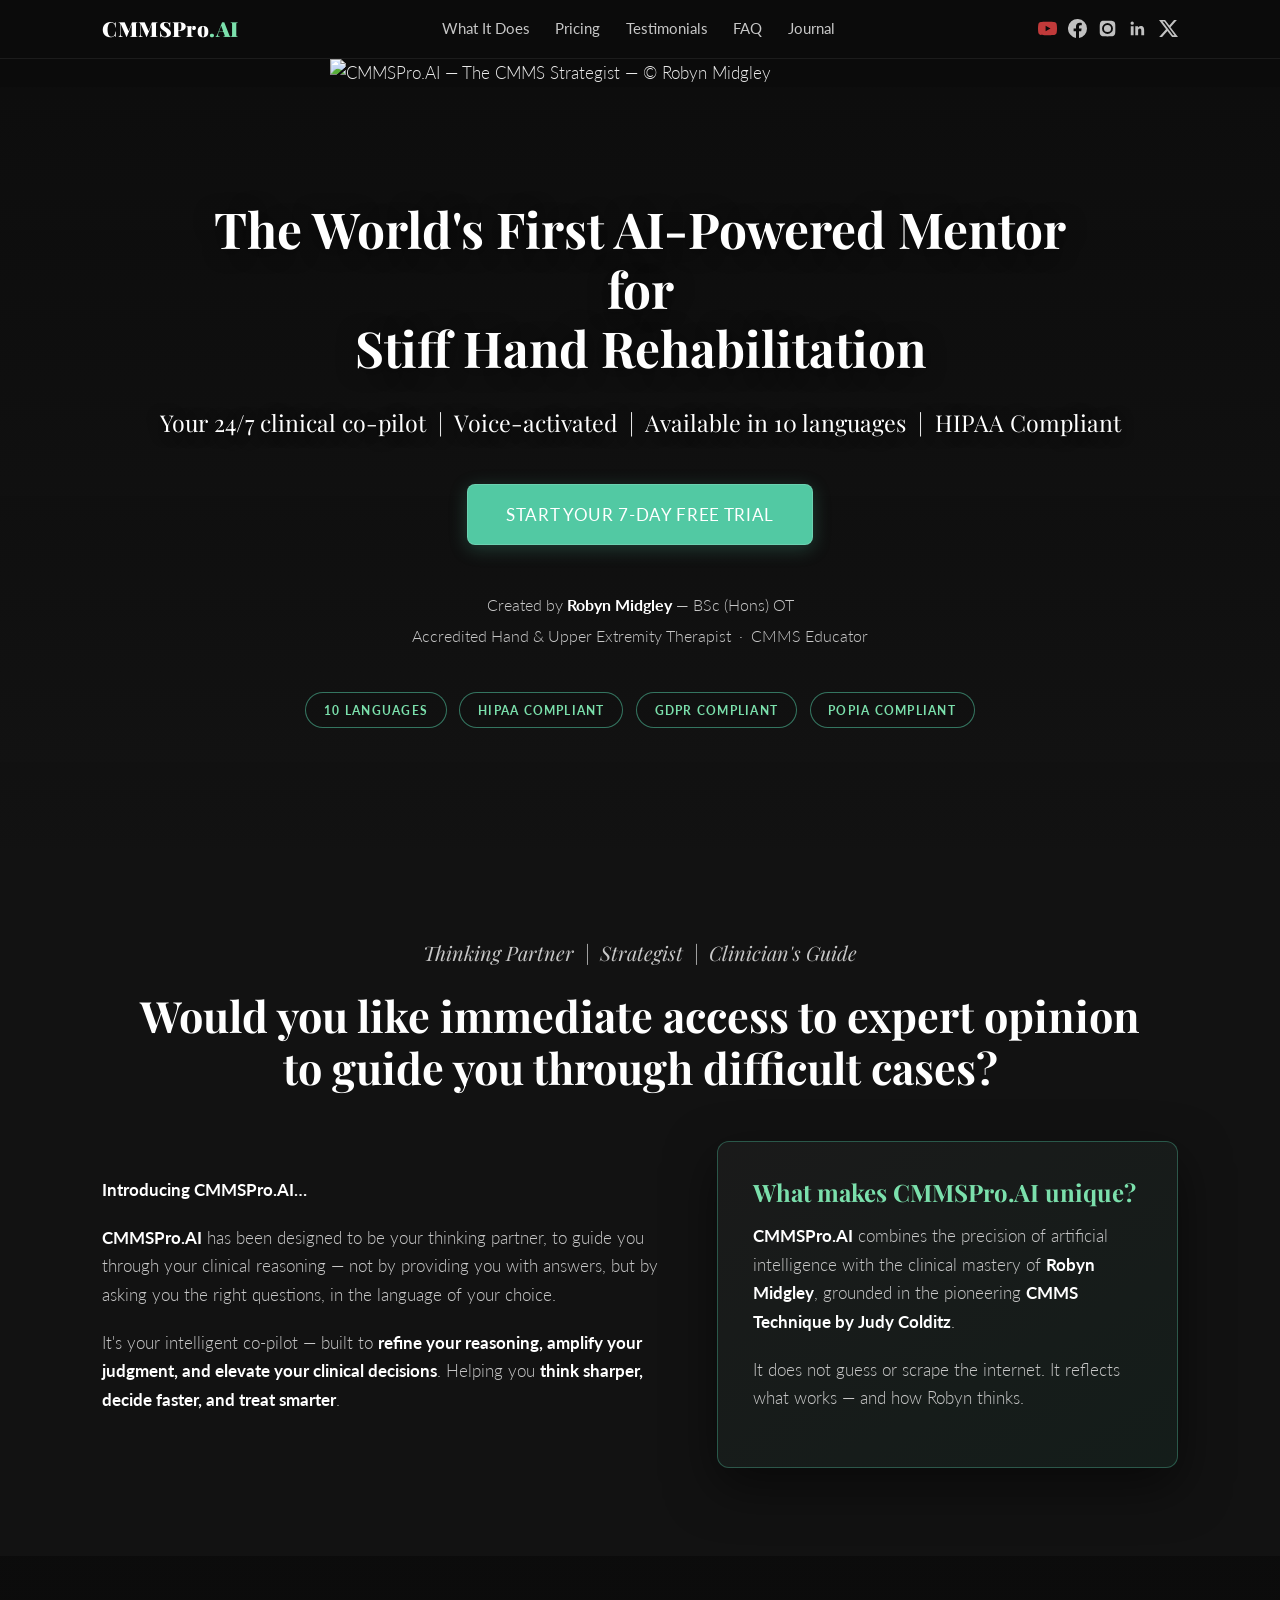
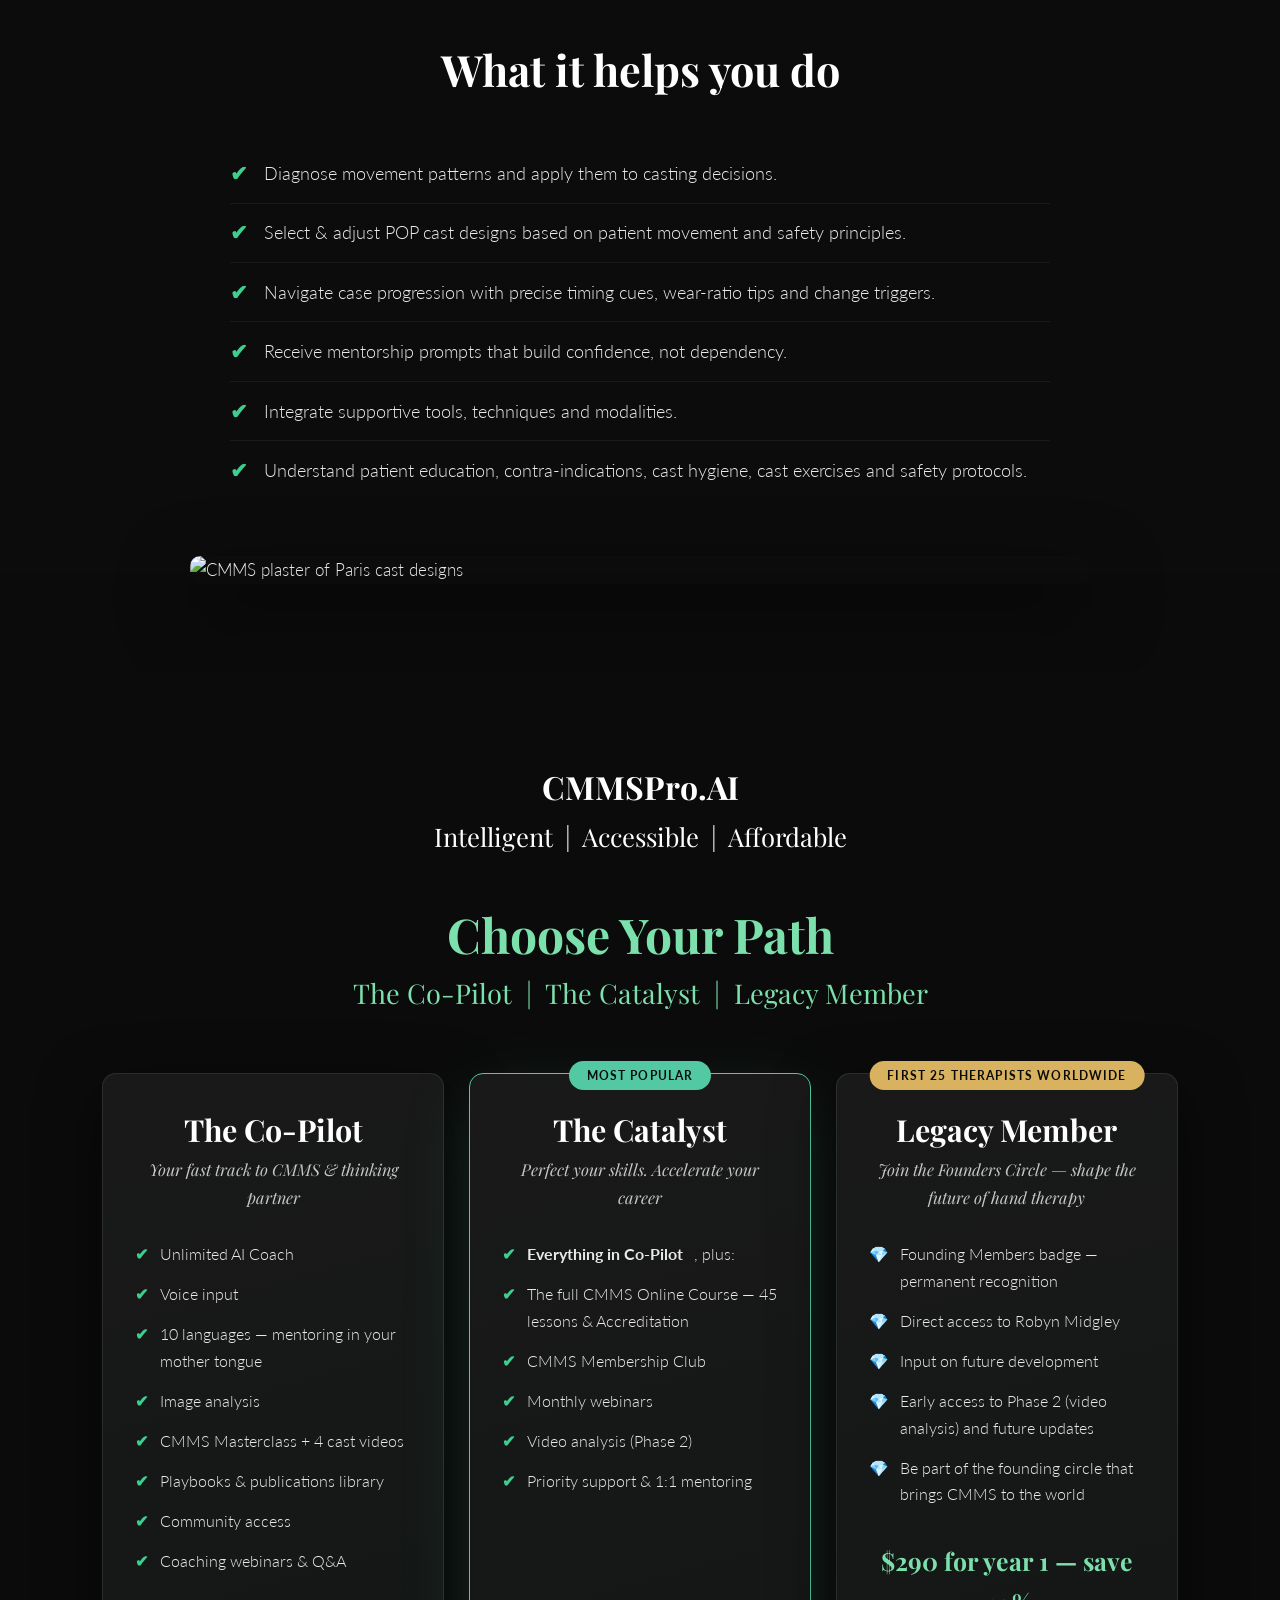
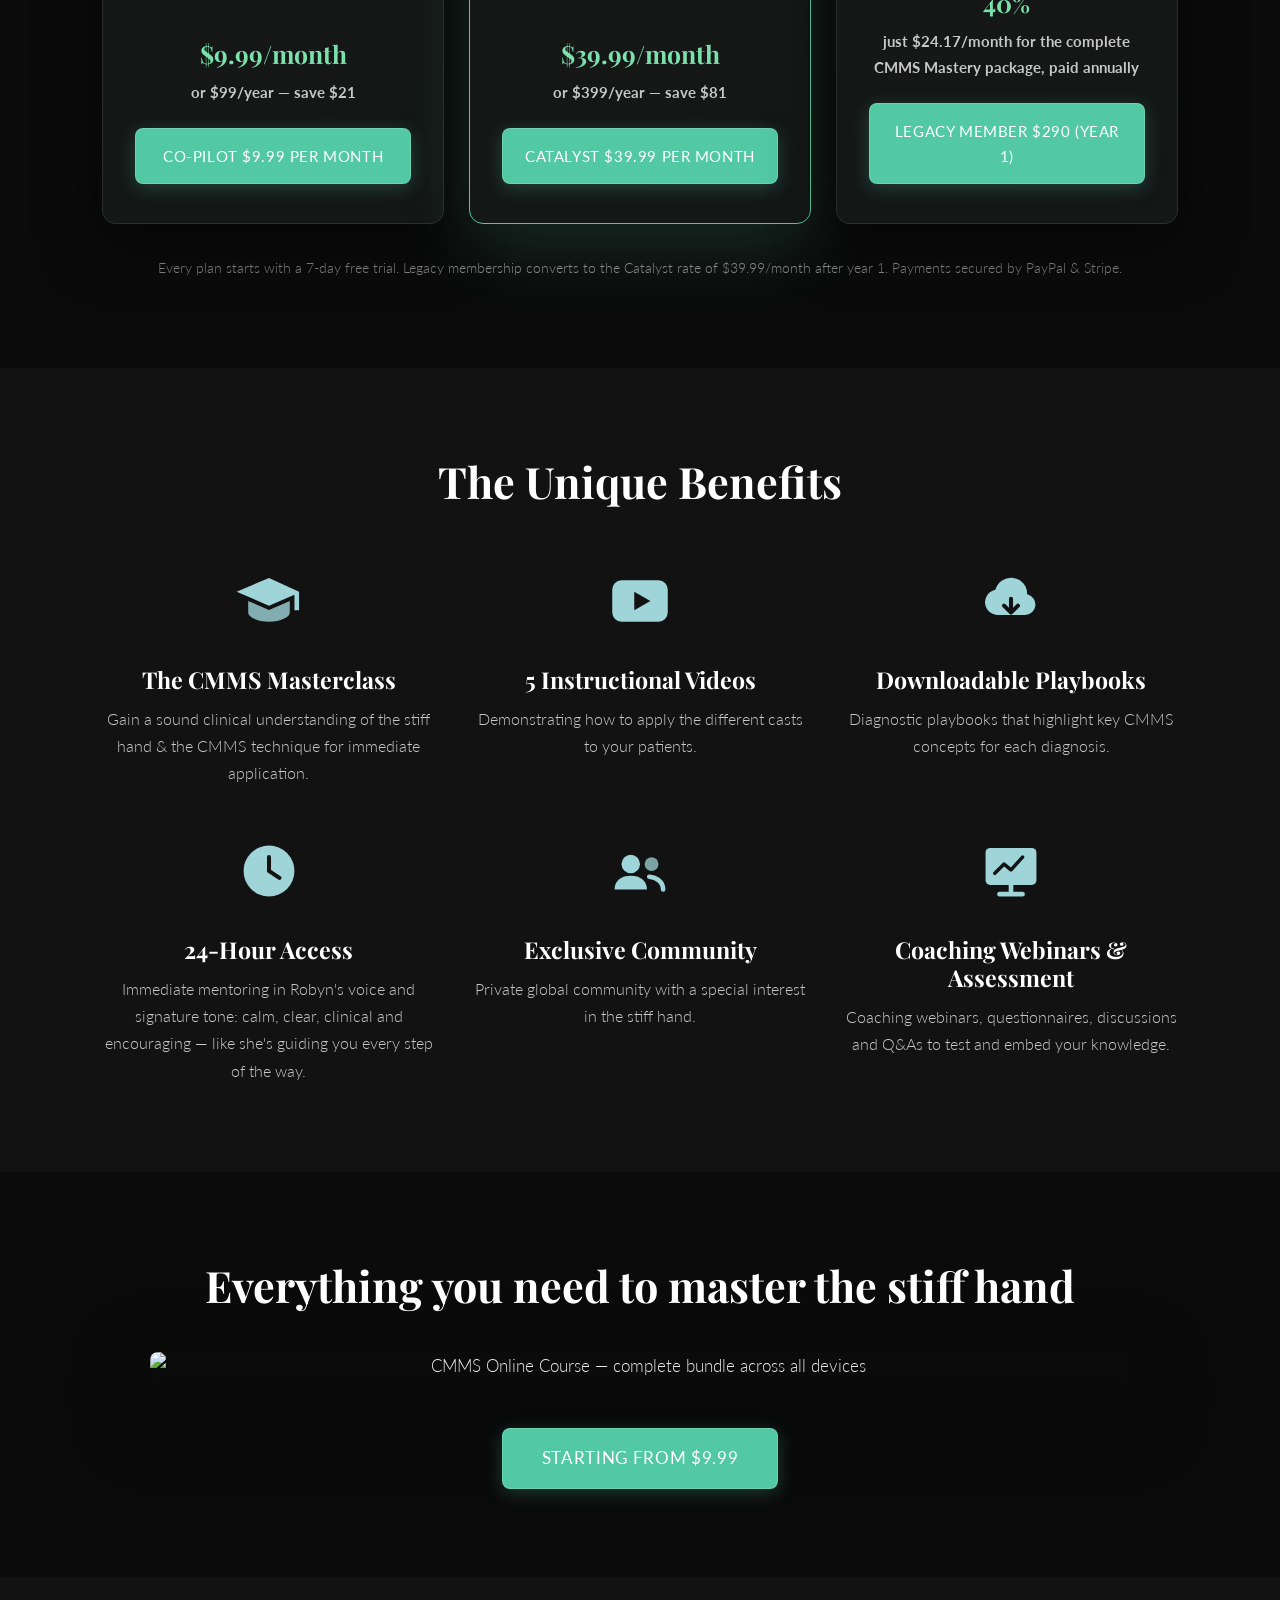
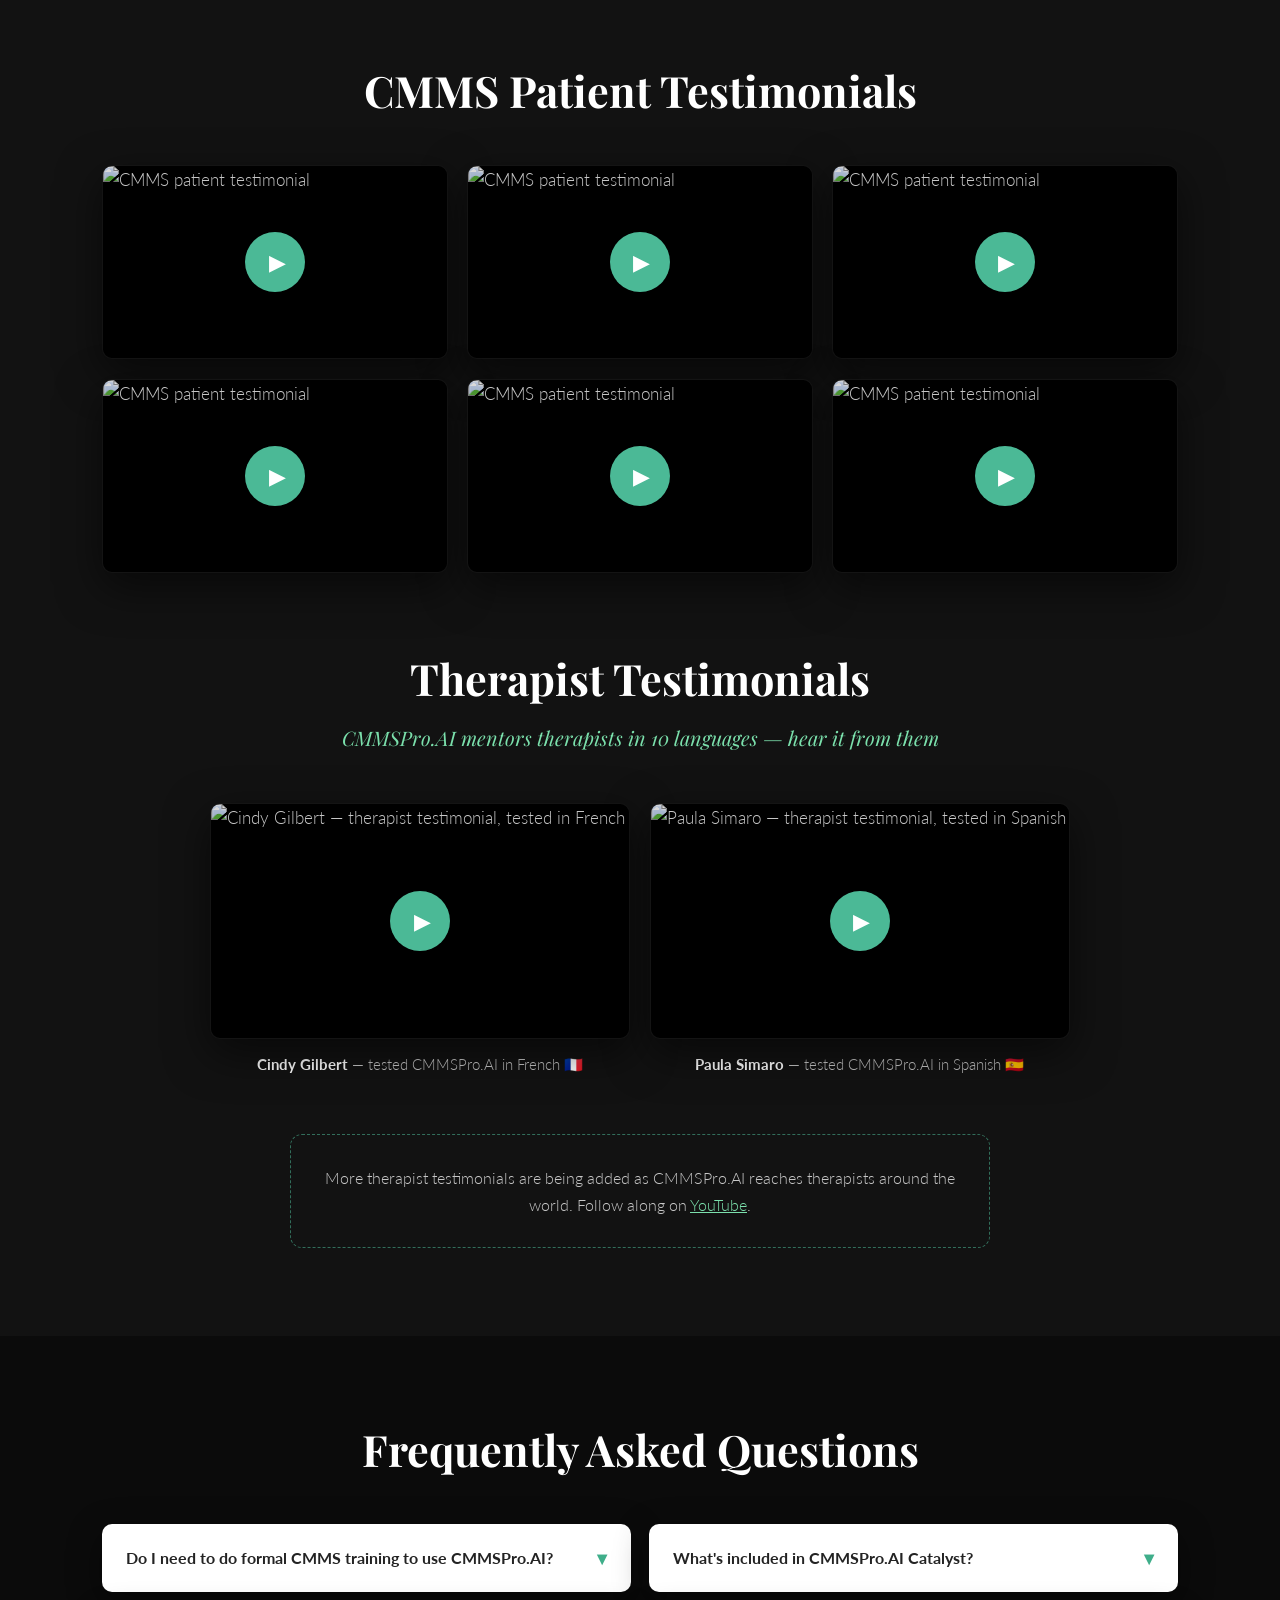
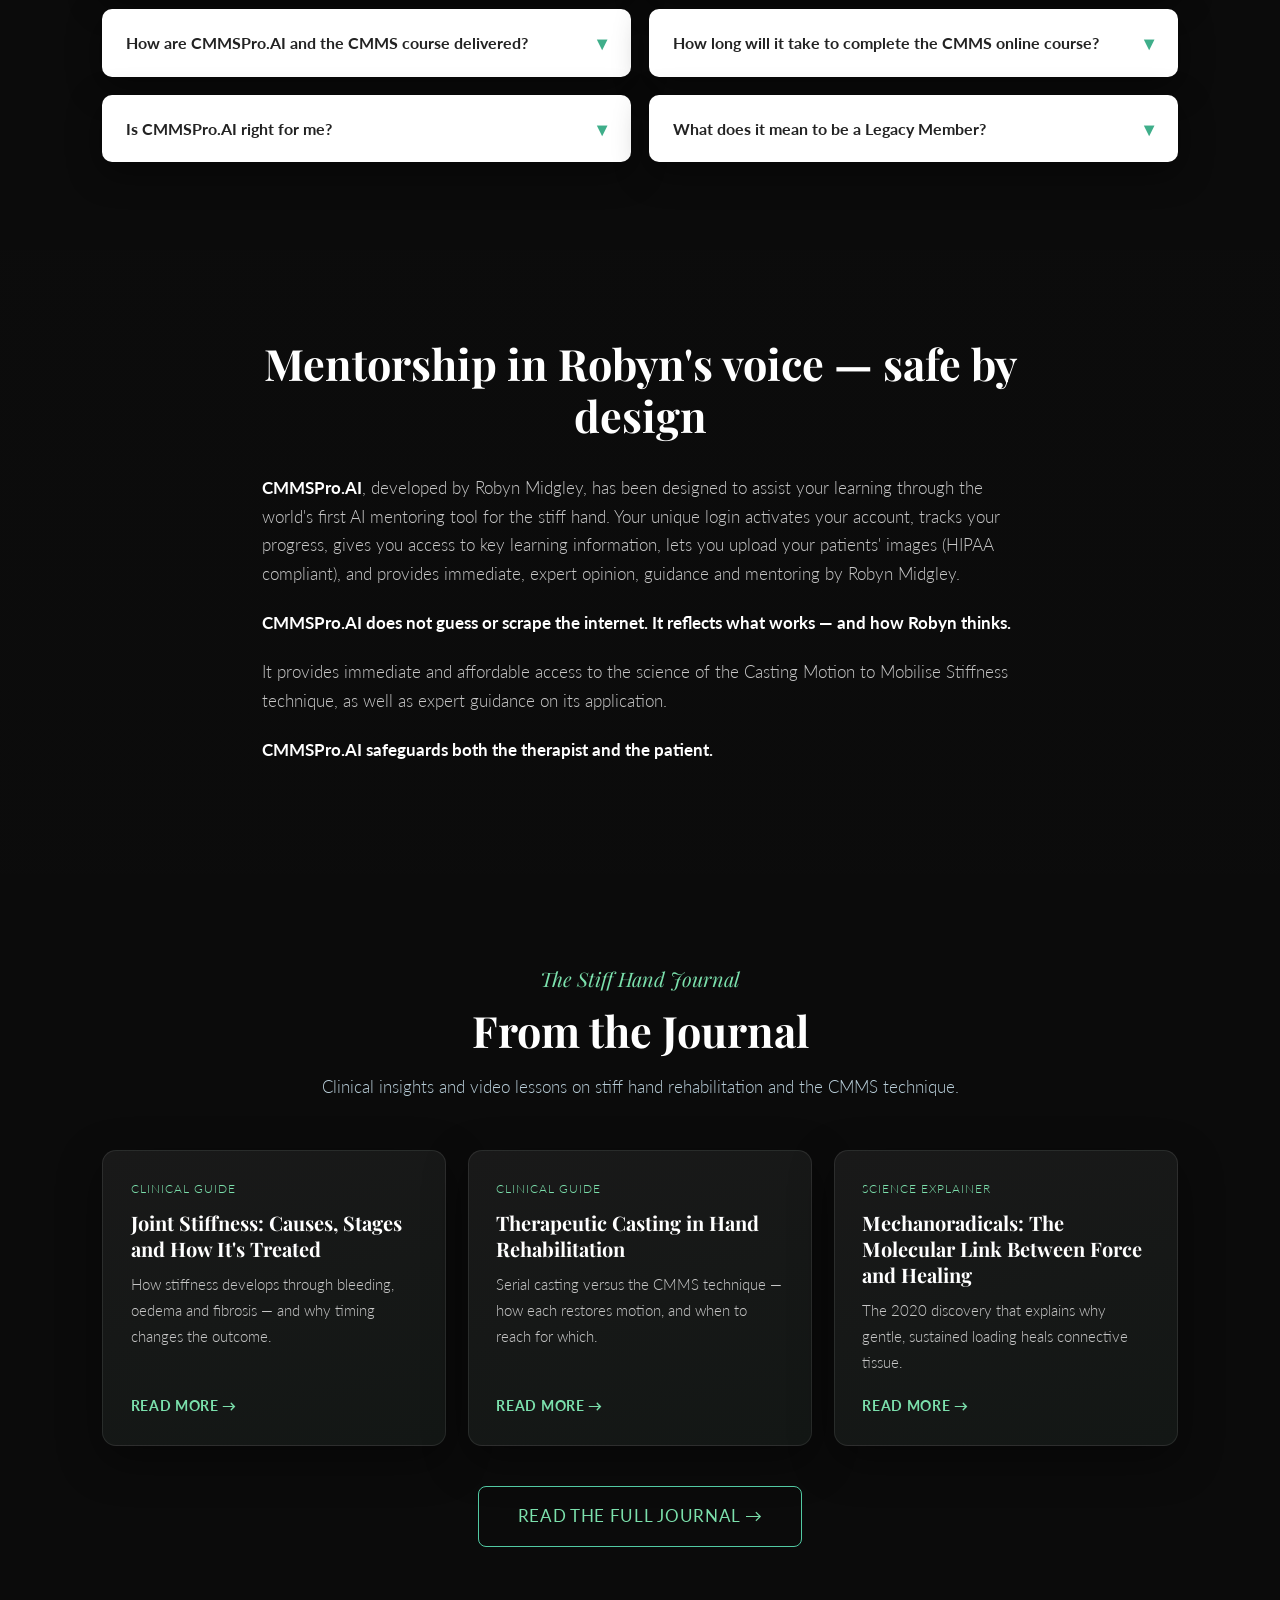
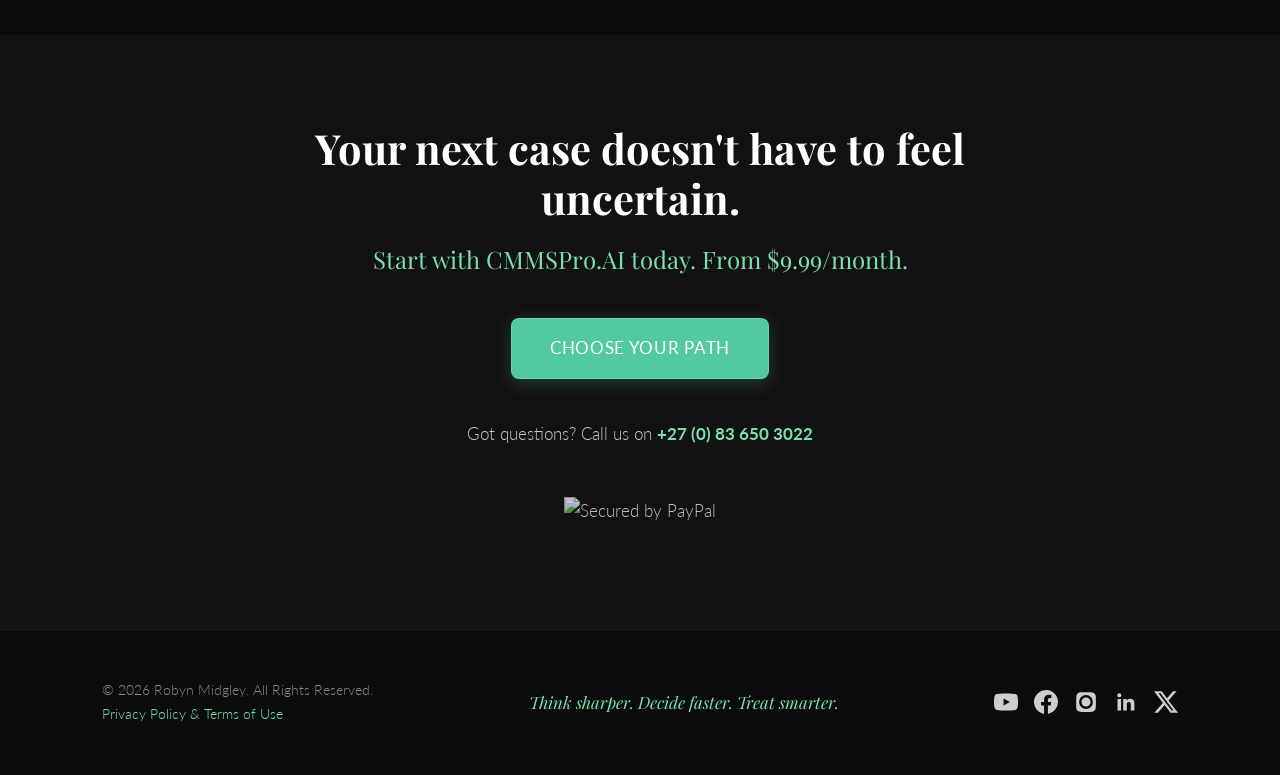
==== index.html @ e51fb3f4 "Add files via upload" ====
<!DOCTYPE html>
<html lang="en">
<head>
<meta charset="UTF-8">
<meta name="viewport" content="width=device-width, initial-scale=1.0">
<title>CMMSPro.AI — The World's First AI-Powered Mentor for Stiff Hand Rehabilitation</title>
<meta name="description" content="CMMSPro.AI is your 24/7 clinical co-pilot for stiff hand rehabilitation. Built on the CMMS technique by Judy Colditz, taught by Robyn Midgley. Voice-activated, multi-language, HIPAA compliant. From $9.99/month.">
<meta property="og:title" content="CMMSPro.AI — AI-Powered Mentor for Stiff Hand Rehabilitation">
<meta property="og:description" content="Your 24/7 clinical co-pilot. Think sharper. Decide faster. Treat smarter. From $9.99/month.">
<meta property="og:type" content="website">
<meta property="og:url" content="https://www.cmmspro.ai">
<meta property="og:image" content="https://d11n7da8rpqbjy.cloudfront.net/robynmidgley/948862628569Copy_of_S_T_Summit_Aug_Cover__2_.png">
<link rel="canonical" href="https://www.cmmspro.ai">
<link rel="preconnect" href="https://fonts.googleapis.com">
<link rel="preconnect" href="https://fonts.gstatic.com" crossorigin>
<link href="https://fonts.googleapis.com/css2?family=Playfair+Display:ital,wght@0,700;0,900;1,700&family=Lato:wght@300;400;700&display=swap" rel="stylesheet">
<style>
  :root {
    --bg: #121212;
    --bg-deep: #0b0b0b;
    --mint: #52C9A3;          /* CTA buttons */
    --mint-dark: #3fae8a;
    --mint-text: #7BE0AC;     /* accent headings / prices */
    --check: #3ecf8e;
    --ice: #9FD4D8;           /* pale icon teal */
    --text: #e9e9e9;
    --text-dim: #c7c7c7;
    --serif: 'Playfair Display', Georgia, serif;
    --sans: 'Lato', Arial, sans-serif;
  }
  * { box-sizing: border-box; margin: 0; padding: 0; }
  html { scroll-behavior: smooth; }
  body { font-family: var(--sans); font-weight: 300; color: var(--text); background: var(--bg); line-height: 1.7; font-size: 1.05rem; }
  img { max-width: 100%; display: block; }
  .wrap { max-width: 1120px; margin: 0 auto; padding: 0 1.4rem; }

  h1, h2, h3 { font-family: var(--serif); font-weight: 700; line-height: 1.2; color: #fff; }
  .accent { color: var(--mint-text); }

  /* ===== Buttons ===== */
  .btn {
    display: inline-block; background: var(--mint); color: #fff; text-decoration: none;
    font-family: var(--sans); font-weight: 400; font-size: 1.05rem; letter-spacing: 0.04em;
    text-transform: uppercase; padding: 0.95rem 2.4rem; border-radius: 8px;
    box-shadow: 0 4px 18px rgba(82, 201, 163, 0.25); border: 1px solid rgba(255,255,255,0.15);
    transition: background 0.15s, transform 0.15s;
  }
  .btn:hover { background: var(--mint-dark); transform: translateY(-1px); }
  .btn-ghost { background: transparent; border: 1.5px solid var(--mint); color: var(--mint-text); box-shadow: none; }
  .btn-ghost:hover { background: rgba(82,201,163,0.12); }

  /* ===== Nav ===== */
  header.nav {
    position: sticky; top: 0; z-index: 100;
    background: rgba(11,11,11,0.92); backdrop-filter: blur(8px);
    border-bottom: 1px solid rgba(255,255,255,0.07);
  }
  .nav-inner { display: flex; align-items: center; justify-content: space-between; padding: 0.7rem 1.4rem; max-width: 1120px; margin: 0 auto; }
  .nav-logo { font-family: var(--serif); font-weight: 900; font-size: 1.3rem; color: #fff; text-decoration: none; letter-spacing: 0.02em; }
  .nav-logo span { color: var(--mint-text); }
  .nav-links { display: flex; gap: 1.6rem; align-items: center; }
  .nav-links a { color: var(--text-dim); text-decoration: none; font-size: 0.92rem; font-weight: 400; }
  .nav-links a:hover { color: var(--mint-text); }
  .nav-links a.login { border: 1.5px solid var(--mint); color: var(--mint-text); padding: 0.4rem 1.1rem; border-radius: 6px; text-transform: uppercase; font-size: 0.8rem; letter-spacing: 0.05em; }
  .nav-links a.login:hover { background: rgba(82,201,163,0.12); }
  .nav-social { display: flex; gap: 0.7rem; align-items: center; }
  .nav-social a { display: flex; opacity: 0.75; }
  .nav-social a:hover { opacity: 1; }
  .nav-social svg { width: 19px; height: 19px; fill: #fff; }
  .nav-social a.yt svg { fill: #ff4b4b; }

  /* ===== Logo banner ===== */
  .logo-banner { background: var(--bg-deep); }
  .logo-banner img { max-width: 620px; width: 100%; margin: 0 auto; }

  /* ===== Hero ===== */
  .hero {
    position: relative; text-align: center; padding: 7rem 1.4rem 7.5rem; overflow: hidden;
    background:
      linear-gradient(rgba(11,11,11,0.72), rgba(18,18,18,0.88)),
      url('https://d11n7da8rpqbjy.cloudfront.net/robynmidgley/948862628569Copy_of_S_T_Summit_Aug_Cover__2_.png') center 25% / cover no-repeat;
  }
  .hero h1 { font-size: 3.1rem; max-width: 900px; margin: 0 auto 1.6rem; font-weight: 700; text-shadow: 0 2px 20px rgba(0,0,0,0.6); }
  .hero .sub { font-family: var(--serif); font-size: 1.45rem; color: #fff; margin-bottom: 2.6rem; text-shadow: 0 2px 14px rgba(0,0,0,0.7); }
  .hero .made-by { margin-top: 2.8rem; font-size: 1rem; color: var(--text-dim); line-height: 1.9; }
  .hero .made-by strong { color: #fff; font-weight: 700; }
  .badges { display: flex; gap: 0.8rem; justify-content: center; flex-wrap: wrap; margin-top: 2.6rem; }
  .badge {
    border: 1px solid rgba(82,201,163,0.55); color: var(--mint-text);
    font-size: 0.78rem; font-weight: 700; letter-spacing: 0.1em;
    padding: 0.4rem 1.1rem; border-radius: 999px; background: rgba(18,18,18,0.55);
  }

  /* ===== generic section ===== */
  section { padding: 5.5rem 0; }
  .kicker { font-family: var(--serif); font-style: italic; color: var(--mint-text); text-align: center; font-size: 1.25rem; margin-bottom: 0.6rem; }
  h2.title { font-size: 2.7rem; text-align: center; margin-bottom: 1rem; }
  .section-sub { text-align: center; max-width: 640px; margin: 0 auto; color: var(--text-dim); font-size: 1.05rem; }
  .center { text-align: center; }

  /* ===== Intro ===== */
  .intro { background: var(--bg); }
  .intro-grid { display: grid; grid-template-columns: 1.1fr 0.9fr; gap: 3.2rem; align-items: center; margin-top: 3rem; }
  .intro p { margin-bottom: 1.2rem; color: var(--text-dim); }
  .intro p strong { color: #fff; font-weight: 700; }
  .intro-card {
    background: linear-gradient(150deg, #1a1a1a, #141d1a);
    border: 1px solid rgba(82,201,163,0.35); border-radius: 12px; padding: 2.2rem;
    box-shadow: 0 18px 50px rgba(0,0,0,0.5);
  }
  .intro-card h3 { font-size: 1.5rem; margin-bottom: 1rem; color: var(--mint-text); }

  /* ===== What it does (checklist + casts image) ===== */
  .does {
    background:
      linear-gradient(rgba(11,11,11,0.88), rgba(11,11,11,0.92)),
      url('https://d11n7da8rpqbjy.cloudfront.net/robynmidgley/948862628569Copy_of_S_T_Summit_Aug_Cover__2_.png') center / cover fixed no-repeat;
  }
  .checklist { max-width: 820px; margin: 3rem auto 0; }
  .checklist li {
    list-style: none; display: flex; gap: 1rem; align-items: flex-start;
    padding: 0.85rem 0; font-size: 1.15rem; color: var(--text);
    border-bottom: 1px solid rgba(255,255,255,0.06);
  }
  .checklist li:last-child { border-bottom: none; }
  .checklist .tick { color: var(--check); font-weight: 700; font-size: 1.3rem; line-height: 1.4; }
  .casts-img { margin: 3.5rem auto 0; max-width: 900px; border-radius: 10px; box-shadow: 0 24px 70px rgba(0,0,0,0.65); }

  /* ===== Pricing ===== */
  .pricing { background: var(--bg-deep); }
  .pricing .brand-line { font-family: var(--serif); font-size: 2rem; font-weight: 700; text-align: center; color: #fff; }
  .pricing .brand-sub { font-family: var(--serif); font-size: 1.6rem; text-align: center; color: #fff; margin-bottom: 3rem; }
  .pricing h2.path { font-size: 3rem; color: var(--mint-text); text-align: center; margin-bottom: 0.4rem; }
  .pricing .paths { font-family: var(--serif); font-size: 1.7rem; color: var(--mint-text); text-align: center; margin-bottom: 3.5rem; }
  .plans { display: grid; grid-template-columns: repeat(3, 1fr); gap: 1.6rem; align-items: stretch; }
  .plan {
    background: linear-gradient(165deg, #191919, #131715);
    border: 1px solid rgba(255,255,255,0.09); border-radius: 14px;
    padding: 2.4rem 2rem; display: flex; flex-direction: column; position: relative;
    box-shadow: 0 20px 60px rgba(0,0,0,0.55);
  }
  .plan.featured { border-color: var(--mint); box-shadow: 0 24px 70px rgba(82,201,163,0.16); }
  .plan .flag {
    position: absolute; top: -13px; left: 50%; transform: translateX(-50%);
    background: var(--mint); color: #0b0b0b; font-weight: 700; font-size: 0.72rem;
    letter-spacing: 0.1em; padding: 0.32rem 1.1rem; border-radius: 999px; white-space: nowrap;
  }
  .plan .flag.gold { background: #d9b25f; }
  .plan h3 { font-size: 1.9rem; text-align: center; }
  .plan .tagline { font-family: var(--serif); font-style: italic; text-align: center; color: var(--text-dim); margin: 0.5rem 0 1.4rem; min-height: 3em; font-size: 1.02rem; }
  .plan ul { flex: 1; margin-bottom: 1.6rem; }
  .plan li { list-style: none; display: flex; gap: 0.7rem; padding: 0.42rem 0; font-size: 0.98rem; color: var(--text); }
  .plan li .tick { color: var(--check); font-weight: 700; }
  .plan .price { font-family: var(--serif); font-weight: 700; font-size: 1.55rem; color: var(--mint-text); text-align: center; margin-bottom: 1.4rem; }
  .plan .price small { display: block; font-size: 0.95rem; color: var(--text-dim); font-family: var(--sans); margin-top: 0.3rem; }
  .plan .btn { text-align: center; font-size: 0.92rem; padding: 0.9rem 1rem; }
  .plans-note { text-align: center; color: #8a8a8a; font-size: 0.9rem; margin-top: 2rem; }

  /* ===== Benefits ===== */
  .benefits { background: var(--bg); }
  .benefit-grid { display: grid; grid-template-columns: repeat(3, 1fr); gap: 3rem 2.4rem; margin-top: 3.5rem; }
  .benefit { text-align: center; }
  .benefit svg { width: 74px; height: 74px; margin: 0 auto 1.2rem; }
  .benefit h3 { font-size: 1.45rem; margin-bottom: 0.7rem; }
  .benefit p { color: var(--text-dim); font-size: 1rem; }

  /* ===== Bundle / CTA ===== */
  .bundle { background: var(--bg-deep); text-align: center; }
  .bundle img { max-width: 980px; width: 100%; margin: 2.5rem auto 3rem; border-radius: 8px; box-shadow: 0 26px 80px rgba(0,0,0,0.6); }

  /* ===== From the Journal ===== */
  .journal { background: var(--bg-deep); }
  .journal-grid { display: grid; grid-template-columns: repeat(3, 1fr); gap: 1.4rem; margin-top: 3rem; }
  .journal-card {
    background: linear-gradient(165deg, #191919, #131715);
    border: 1px solid rgba(255,255,255,0.09); border-radius: 14px; padding: 1.7rem;
    text-decoration: none; display: flex; flex-direction: column;
    box-shadow: 0 14px 44px rgba(0,0,0,0.4); transition: transform 0.15s, border-color 0.15s;
  }
  .journal-card:hover { transform: translateY(-3px); border-color: rgba(82,201,163,0.5); }
  .jc-tag { color: var(--mint-text); font-size: 0.78rem; text-transform: uppercase; letter-spacing: 0.08em; font-family: var(--sans); margin-bottom: 0.7rem; }
  .journal-card h3 { color: #fff; font-size: 1.25rem; margin-bottom: 0.6rem; line-height: 1.3; }
  .journal-card p { color: var(--text-dim); font-size: 0.95rem; flex: 1; }
  .jc-read { color: var(--mint-text); font-family: var(--sans); font-weight: 700; font-size: 0.85rem; text-transform: uppercase; letter-spacing: 0.05em; margin-top: 1.2rem; }

  /* ===== Testimonials ===== */
  .testimonials { background: var(--bg); }
  .video-grid { display: grid; grid-template-columns: repeat(3, 1fr); gap: 1.2rem; margin-top: 3rem; }
  .video {
    position: relative; aspect-ratio: 16/9; border-radius: 10px; overflow: hidden;
    background: #000; cursor: pointer; box-shadow: 0 14px 44px rgba(0,0,0,0.55);
    border: 1px solid rgba(255,255,255,0.08);
  }
  .video img { width: 100%; height: 100%; object-fit: cover; opacity: 0.85; }
  .video .play { position: absolute; inset: 0; display: flex; align-items: center; justify-content: center; }
  .video .play span {
    width: 60px; height: 60px; background: rgba(82,201,163,0.92); border-radius: 50%;
    display: flex; align-items: center; justify-content: center; color: #fff; font-size: 1.4rem;
    padding-left: 4px; transition: transform 0.15s;
  }
  .video:hover .play span { transform: scale(1.12); }
  .video iframe { width: 100%; height: 100%; border: 0; }
  .therapist-note {
    max-width: 700px; margin: 3.5rem auto 0; text-align: center;
    border: 1px dashed rgba(82,201,163,0.5); border-radius: 12px; padding: 1.8rem;
    color: var(--text-dim); font-size: 1rem;
  }
  .therapist-note strong { color: var(--mint-text); }

  /* ===== FAQ ===== */
  .faq { background: var(--bg-deep); }
  .faq-grid { display: grid; grid-template-columns: 1fr 1fr; gap: 1.1rem; margin-top: 3rem; align-items: start; }
  details {
    background: #fff; border-radius: 10px; overflow: hidden;
    box-shadow: 0 10px 34px rgba(0,0,0,0.45);
  }
  summary {
    cursor: pointer; padding: 1.25rem 1.5rem; font-weight: 700; color: #232323;
    font-family: var(--sans); font-size: 1.02rem; list-style: none;
    display: flex; justify-content: space-between; align-items: center; gap: 1rem; line-height: 1.45;
  }
  summary::-webkit-details-marker { display: none; }
  summary::after { content: "▾"; color: var(--mint-dark); font-size: 1.2rem; flex-shrink: 0; transition: transform 0.2s; }
  details[open] summary::after { transform: rotate(180deg); }
  details .answer { padding: 0 1.5rem 1.4rem; color: #444; font-size: 0.97rem; font-weight: 400; }
  details .answer p + p { margin-top: 0.8rem; }

  /* ===== About / safeguard ===== */
  .about {
    background:
      linear-gradient(rgba(11,11,11,0.9), rgba(11,11,11,0.94)),
      url('https://d11n7da8rpqbjy.cloudfront.net/robynmidgley/948862628569Copy_of_S_T_Summit_Aug_Cover__2_.png') center 70% / cover fixed no-repeat;
  }
  .about-inner { max-width: 800px; margin: 0 auto; }
  .about p { margin-bottom: 1.3rem; color: var(--text-dim); }
  .about p strong { color: #fff; }

  /* ===== Final CTA ===== */
  .final { background: var(--bg); text-align: center; }
  .final h2 { font-size: 2.6rem; max-width: 760px; margin: 0 auto 1rem; }
  .final .from { font-family: var(--serif); font-size: 1.5rem; color: var(--mint-text); margin-bottom: 2.4rem; }
  .final .phone { margin-top: 2.6rem; color: var(--text-dim); }
  .final .phone a { color: var(--mint-text); text-decoration: none; font-weight: 700; }
  .paybadges { display: flex; gap: 1rem; justify-content: center; align-items: center; margin-top: 3rem; opacity: 0.8; }
  .paybadges img { height: 44px; width: auto; }

  /* ===== Footer ===== */
  footer { background: var(--bg-deep); border-top: 1px solid rgba(255,255,255,0.07); padding: 3rem 0; }
  .footer-grid { display: flex; justify-content: space-between; align-items: center; gap: 1.6rem; flex-wrap: wrap; }
  footer .copy { color: #8a8a8a; font-size: 0.9rem; }
  footer a { color: var(--mint-text); text-decoration: none; }
  .footer-social { display: flex; gap: 1rem; }
  .footer-social a { display: flex; opacity: 0.8; }
  .footer-social a:hover { opacity: 1; }
  .footer-social svg { width: 24px; height: 24px; fill: #fff; }
  .footer-tag { font-family: var(--serif); font-style: italic; color: var(--mint-text); }

  /* ===== Responsive ===== */
  @media (max-width: 920px) {
    .nav-links a:not(.login) { display: none; }
    .hero h1 { font-size: 2.15rem; }
    .hero .sub { font-size: 1.15rem; }
    h2.title, .pricing h2.path { font-size: 2.1rem; }
    .intro-grid, .plans, .benefit-grid, .video-grid, .faq-grid, .journal-grid { grid-template-columns: 1fr; }
    section { padding: 3.5rem 0; }
    .does, .about { background-attachment: scroll; }
  }
</style>
</head>
<body>

<!-- ============ NAV ============ -->
<header class="nav">
  <div class="nav-inner">
    <a class="nav-logo" href="#top">CMMSPro<span>.AI</span></a>
    <nav class="nav-links">
      <a href="#features">What It Does</a>
      <a href="#pricing">Pricing</a>
      <a href="#testimonials">Testimonials</a>
      <a href="#faq">FAQ</a>
      <a href="/blog/">Journal</a>
    </nav>
    <div class="nav-social">
      <a class="yt" href="https://www.youtube.com/@CMMSProAI" target="_blank" rel="noopener" aria-label="YouTube" title="YouTube"><svg viewBox="0 0 24 24"><path d="M23.5 6.2a3 3 0 0 0-2.1-2.1C19.5 3.5 12 3.5 12 3.5s-7.5 0-9.4.6A3 3 0 0 0 .5 6.2 31.3 31.3 0 0 0 0 12a31.3 31.3 0 0 0 .5 5.8 3 3 0 0 0 2.1 2.1c1.9.6 9.4.6 9.4.6s7.5 0 9.4-.6a3 3 0 0 0 2.1-2.1A31.3 31.3 0 0 0 24 12a31.3 31.3 0 0 0-.5-5.8zM9.6 15.6V8.4L15.8 12l-6.2 3.6z"/></svg></a>
      <a href="https://www.facebook.com/profile.php?id=61578544315130" target="_blank" rel="noopener" aria-label="Facebook" title="Facebook"><svg viewBox="0 0 24 24"><path d="M24 12a12 12 0 1 0-13.9 11.9v-8.4h-3V12h3V9.4c0-3 1.8-4.7 4.6-4.7 1.3 0 2.7.2 2.7.2v3h-1.5c-1.5 0-2 .9-2 1.9V12h3.3l-.5 3.5h-2.8v8.4A12 12 0 0 0 24 12z"/></svg></a>
      <a href="https://www.instagram.com/cmmspro.ai/" target="_blank" rel="noopener" aria-label="Instagram" title="Instagram"><svg viewBox="0 0 24 24"><path d="M12 2.2c3.2 0 3.6 0 4.9.1 1.2.1 1.8.2 2.2.4.6.2 1 .5 1.4.9.4.4.7.8.9 1.4.2.4.4 1 .4 2.2.1 1.3.1 1.7.1 4.9s0 3.6-.1 4.9c-.1 1.2-.2 1.8-.4 2.2a3.8 3.8 0 0 1-.9 1.4c-.4.4-.8.7-1.4.9-.4.2-1 .4-2.2.4-1.3.1-1.7.1-4.9.1s-3.6 0-4.9-.1c-1.2-.1-1.8-.2-2.2-.4a3.8 3.8 0 0 1-1.4-.9 3.8 3.8 0 0 1-.9-1.4c-.2-.4-.4-1-.4-2.2C2.2 15.6 2.2 15.2 2.2 12s0-3.6.1-4.9c.1-1.2.2-1.8.4-2.2.2-.6.5-1 .9-1.4.4-.4.8-.7 1.4-.9.4-.2 1-.4 2.2-.4C8.4 2.2 8.8 2.2 12 2.2zm0 2.9a6.9 6.9 0 1 0 0 13.8 6.9 6.9 0 0 0 0-13.8zm0 11.4a4.5 4.5 0 1 1 0-9 4.5 4.5 0 0 1 0 9zm8.8-11.7a1.6 1.6 0 1 1-3.2 0 1.6 1.6 0 0 1 3.2 0z"/></svg></a>
      <a href="https://www.linkedin.com/company/121134184/" target="_blank" rel="noopener" aria-label="LinkedIn" title="LinkedIn"><svg viewBox="0 0 24 24"><path d="M20.4 20.5h-3.6v-5.6c0-1.3 0-3-1.9-3s-2.1 1.4-2.1 2.9v5.7H9.2V9h3.4v1.6h.1a3.7 3.7 0 0 1 3.4-1.9c3.6 0 4.3 2.4 4.3 5.5v6.3zM5.3 7.4a2.1 2.1 0 1 1 0-4.2 2.1 2.1 0 0 1 0 4.2zM7.1 20.5H3.5V9h3.6v11.5z"/></svg></a>
      <a href="https://x.com/CMMSProAI" target="_blank" rel="noopener" aria-label="X" title="X"><svg viewBox="0 0 24 24"><path d="M18.9 1.2h3.7l-8.1 9.3L24 22.8h-7.5l-5.9-7.7-6.7 7.7H.2l8.7-9.9L0 1.2h7.7l5.3 7 6-7zm-1.3 19.4h2L6.6 3.3h-2.2l13.2 17.3z"/></svg></a>
    </div>
  </div>
</header>

<!-- ============ LOGO BANNER ============ -->
<div class="logo-banner" id="top">
  <img src="https://d11n7da8rpqbjy.cloudfront.net/robynmidgley/965159520810Physics-Based_Medicine.jpg" alt="CMMSPro.AI — The CMMS Strategist — © Robyn Midgley">
</div>

<!-- ============ HERO ============ -->
<section class="hero">
  <h1>The World's First AI-Powered Mentor for<br>Stiff Hand Rehabilitation</h1>
  <p class="sub">Your 24/7 clinical co-pilot &nbsp;|&nbsp; Voice-activated &nbsp;|&nbsp; Available in 10 languages &nbsp;|&nbsp; HIPAA Compliant</p>
  <a class="btn" href="#pricing">Start your 7-day free trial</a>
  <div class="made-by">
    Created by <strong>Robyn Midgley</strong> — BSc (Hons) OT<br>
    Accredited Hand &amp; Upper Extremity Therapist &nbsp;·&nbsp; CMMS Educator
  </div>
  <div class="badges">
    <span class="badge">10 LANGUAGES</span>
    <span class="badge">HIPAA COMPLIANT</span>
    <span class="badge">GDPR COMPLIANT</span>
    <span class="badge">POPIA COMPLIANT</span>
  </div>
</section>

<!-- ============ INTRO ============ -->
<section class="intro">
  <div class="wrap">
    <p class="kicker">Thinking Partner &nbsp;|&nbsp; Strategist &nbsp;|&nbsp; Clinician's Guide</p>
    <h2 class="title">Would you like immediate access to expert opinion<br>to guide you through difficult cases?</h2>
    <div class="intro-grid">
      <div>
        <p><strong>Introducing CMMSPro.AI…</strong></p>
        <p><strong>CMMSPro.AI</strong> has been designed to be your thinking partner, to guide you through your clinical reasoning — not by providing you with answers, but by asking you the right questions, in the language of your choice.</p>
        <p>It's your intelligent co-pilot — built to <strong>refine your reasoning, amplify your judgment, and elevate your clinical decisions</strong>. Helping you <strong>think sharper, decide faster, and treat smarter</strong>.</p>
      </div>
      <div class="intro-card">
        <h3>What makes CMMSPro.AI unique?</h3>
        <p><strong>CMMSPro.AI</strong> combines the precision of artificial intelligence with the clinical mastery of <strong>Robyn Midgley</strong>, grounded in the pioneering <strong>CMMS Technique by Judy Colditz</strong>.</p>
        <p style="margin-top:1rem;">It does not guess or scrape the internet. It reflects what works — and how Robyn thinks.</p>
      </div>
    </div>
  </div>
</section>

<!-- ============ WHAT IT HELPS YOU DO ============ -->
<section class="does" id="features">
  <div class="wrap">
    <h2 class="title">What it helps you do</h2>
    <ul class="checklist">
      <li><span class="tick">✔</span> Diagnose movement patterns and apply them to casting decisions.</li>
      <li><span class="tick">✔</span> Select &amp; adjust POP cast designs based on patient movement and safety principles.</li>
      <li><span class="tick">✔</span> Navigate case progression with precise timing cues, wear-ratio tips and change triggers.</li>
      <li><span class="tick">✔</span> Receive mentorship prompts that build confidence, not dependency.</li>
      <li><span class="tick">✔</span> Integrate supportive tools, techniques and modalities.</li>
      <li><span class="tick">✔</span> Understand patient education, contra-indications, cast hygiene, cast exercises and safety protocols.</li>
    </ul>
    <img class="casts-img" src="https://d11n7da8rpqbjy.cloudfront.net/robynmidgley/155881262570Copy_of_S_T_Summit_Aug_Cover__2_.jpg" alt="CMMS plaster of Paris cast designs" loading="lazy">
  </div>
</section>

<!-- ============ PRICING ============ -->
<section class="pricing" id="pricing">
  <div class="wrap">
    <p class="brand-line">CMMSPro.AI</p>
    <p class="brand-sub">Intelligent &nbsp;|&nbsp; Accessible &nbsp;|&nbsp; Affordable</p>
    <h2 class="path">Choose Your Path</h2>
    <p class="paths">The Co-Pilot &nbsp;|&nbsp; The Catalyst &nbsp;|&nbsp; Legacy Member</p>
    <div class="plans">

      <div class="plan">
        <h3>The Co-Pilot</h3>
        <p class="tagline">Your fast track to CMMS &amp; thinking partner</p>
        <ul>
          <li><span class="tick">✔</span> Unlimited AI Coach</li>
          <li><span class="tick">✔</span> Voice input</li>
          <li><span class="tick">✔</span> 10 languages — mentoring in your mother tongue</li>
          <li><span class="tick">✔</span> Image analysis</li>
          <li><span class="tick">✔</span> CMMS Masterclass + 4 cast videos</li>
          <li><span class="tick">✔</span> Playbooks &amp; publications library</li>
          <li><span class="tick">✔</span> Community access</li>
          <li><span class="tick">✔</span> Coaching webinars &amp; Q&amp;A</li>
        </ul>
        <p class="price">$9.99/month <small>or $99/year — save $21</small></p>
        <a class="btn" href="https://app.kartra.com/redirect_to/?asset=checkout&amp;id=9d5838542e04751055f5fb2894ec3a6f">Co-Pilot $9.99 per month</a>
      </div>

      <div class="plan featured">
        <div class="flag">MOST POPULAR</div>
        <h3>The Catalyst</h3>
        <p class="tagline">Perfect your skills. Accelerate your career</p>
        <ul>
          <li><span class="tick">✔</span> <strong>Everything in Co-Pilot</strong>, plus:</li>
          <li><span class="tick">✔</span> The full CMMS Online Course — 45 lessons &amp; Accreditation</li>
          <li><span class="tick">✔</span> CMMS Membership Club</li>
          <li><span class="tick">✔</span> Monthly webinars</li>
          <li><span class="tick">✔</span> Video analysis (Phase 2)</li>
          <li><span class="tick">✔</span> Priority support &amp; 1:1 mentoring</li>
        </ul>
        <p class="price">$39.99/month <small>or $399/year — save $81</small></p>
        <a class="btn" href="https://app.kartra.com/redirect_to/?asset=checkout&amp;id=c69d8f884d10a93c52a94b42b0a46f80">Catalyst $39.99 per month</a>
      </div>

      <div class="plan">
        <div class="flag gold">FIRST 25 THERAPISTS WORLDWIDE</div>
        <h3>Legacy Member</h3>
        <p class="tagline">Join the Founders Circle — shape the future of hand therapy</p>
        <ul>
          <li><span class="tick">💎</span> Founding Members badge — permanent recognition</li>
          <li><span class="tick">💎</span> Direct access to Robyn Midgley</li>
          <li><span class="tick">💎</span> Input on future development</li>
          <li><span class="tick">💎</span> Early access to Phase 2 (video analysis) and future updates</li>
          <li><span class="tick">💎</span> Be part of the founding circle that brings CMMS to the world</li>
        </ul>
        <p class="price">$290 for year 1 — save 40% <small>just $24.17/month for the complete CMMS Mastery package, paid annually</small></p>
        <a class="btn" href="https://app.kartra.com/redirect_to/?asset=checkout&amp;id=ef31b50dc5d1fc7f4298086755dd3281">Legacy Member $290 (year 1)</a>
      </div>

    </div>
    <p class="plans-note">Every plan starts with a 7-day free trial. Legacy membership converts to the Catalyst rate of $39.99/month after year 1. Payments secured by PayPal &amp; Stripe.</p>
  </div>
</section>

<!-- ============ UNIQUE BENEFITS ============ -->
<section class="benefits">
  <div class="wrap">
    <h2 class="title">The Unique Benefits</h2>
    <div class="benefit-grid">
      <div class="benefit">
        <svg viewBox="0 0 64 64" fill="none"><path d="M32 12 4 24l28 12 22-9.4V40h4V24L32 12z" fill="#9FD4D8"/><path d="M14 32v10c0 4 8 8 18 8s18-4 18-8V32l-18 7.7L14 32z" fill="#9FD4D8" opacity="0.8"/></svg>
        <h3>The CMMS Masterclass</h3>
        <p>Gain a sound clinical understanding of the stiff hand &amp; the CMMS technique for immediate application.</p>
      </div>
      <div class="benefit">
        <svg viewBox="0 0 64 64" fill="none"><rect x="8" y="14" width="48" height="36" rx="8" fill="#9FD4D8"/><path d="M27 24v16l14-8-14-8z" fill="#121212"/></svg>
        <h3>5 Instructional Videos</h3>
        <p>Demonstrating how to apply the different casts to your patients.</p>
      </div>
      <div class="benefit">
        <svg viewBox="0 0 64 64" fill="none"><path d="M46 26a14 14 0 0 0-27.5-3.8A11 11 0 0 0 20 44h24a9 9 0 0 0 2-17.8z" fill="#9FD4D8"/><path d="M32 30v12m0 0-6-6m6 6 6-6" stroke="#121212" stroke-width="3.5" stroke-linecap="round" stroke-linejoin="round"/></svg>
        <h3>Downloadable Playbooks</h3>
        <p>Diagnostic playbooks that highlight key CMMS concepts for each diagnosis.</p>
      </div>
      <div class="benefit">
        <svg viewBox="0 0 64 64" fill="none"><circle cx="32" cy="32" r="22" fill="#9FD4D8"/><path d="M32 20v12l9 6" stroke="#121212" stroke-width="3.5" stroke-linecap="round"/></svg>
        <h3>24-Hour Access</h3>
        <p>Immediate mentoring in Robyn's voice and signature tone: calm, clear, clinical and encouraging — like she's guiding you every step of the way.</p>
      </div>
      <div class="benefit">
        <svg viewBox="0 0 64 64" fill="none"><circle cx="24" cy="26" r="8" fill="#9FD4D8"/><circle cx="42" cy="26" r="6" fill="#9FD4D8" opacity="0.75"/><path d="M10 48c0-8 6-12 14-12s14 4 14 12" fill="#9FD4D8"/><path d="M40 37c6 .6 12 4 12 11" stroke="#9FD4D8" stroke-width="4" stroke-linecap="round"/></svg>
        <h3>Exclusive Community</h3>
        <p>Private global community with a special interest in the stiff hand.</p>
      </div>
      <div class="benefit">
        <svg viewBox="0 0 64 64" fill="none"><rect x="10" y="12" width="44" height="32" rx="4" fill="#9FD4D8"/><path d="M22 52h20M32 44v8" stroke="#9FD4D8" stroke-width="4" stroke-linecap="round"/><path d="M18 34l8-8 6 5 10-11" stroke="#121212" stroke-width="3" stroke-linecap="round" stroke-linejoin="round"/></svg>
        <h3>Coaching Webinars &amp; Assessment</h3>
        <p>Coaching webinars, questionnaires, discussions and Q&amp;As to test and embed your knowledge.</p>
      </div>
    </div>
  </div>
</section>

<!-- ============ BUNDLE CTA ============ -->
<section class="bundle">
  <div class="wrap">
    <h2 class="title">Everything you need to master the stiff hand</h2>
    <img src="https://d11n7da8rpqbjy.cloudfront.net/robynmidgley/6127459_1571110823297cmms_course_bundle_mockup_small.webp" alt="CMMS Online Course — complete bundle across all devices" loading="lazy">
    <a class="btn" href="#pricing">Starting from $9.99</a>
  </div>
</section>

<!-- ============ TESTIMONIALS ============ -->
<section class="testimonials" id="testimonials">
  <div class="wrap">
    <h2 class="title">CMMS Patient Testimonials</h2>
    <div class="video-grid">
      <div class="video" data-yt="XOShyboKReI"><img src="https://i.ytimg.com/vi/XOShyboKReI/hqdefault.jpg" alt="CMMS patient testimonial" loading="lazy"><div class="play"><span>▶</span></div></div>
      <div class="video" data-yt="xDBCRvewX7Q"><img src="https://i.ytimg.com/vi/xDBCRvewX7Q/hqdefault.jpg" alt="CMMS patient testimonial" loading="lazy"><div class="play"><span>▶</span></div></div>
      <div class="video" data-yt="lVxpIfW4tvI"><img src="https://i.ytimg.com/vi/lVxpIfW4tvI/hqdefault.jpg" alt="CMMS patient testimonial" loading="lazy"><div class="play"><span>▶</span></div></div>
      <div class="video" data-yt="QY0zw2XpPv4"><img src="https://i.ytimg.com/vi/QY0zw2XpPv4/hqdefault.jpg" alt="CMMS patient testimonial" loading="lazy"><div class="play"><span>▶</span></div></div>
      <div class="video" data-yt="WSXeL7gjqD0"><img src="https://i.ytimg.com/vi/WSXeL7gjqD0/hqdefault.jpg" alt="CMMS patient testimonial" loading="lazy"><div class="play"><span>▶</span></div></div>
      <div class="video" data-yt="zQvvLYnXdb4"><img src="https://i.ytimg.com/vi/zQvvLYnXdb4/hqdefault.jpg" alt="CMMS patient testimonial" loading="lazy"><div class="play"><span>▶</span></div></div>
    </div>
    <h2 class="title" style="margin-top:5rem;">Therapist Testimonials</h2>
    <p class="kicker" style="margin-bottom:0;">CMMSPro.AI mentors therapists in 10 languages — hear it from them</p>
    <div class="video-grid" style="grid-template-columns: repeat(2, 1fr); max-width: 860px; margin-left: auto; margin-right: auto;">
      <div>
        <div class="video" data-yt="qUkIrWYLWKU"><img src="https://i.ytimg.com/vi/qUkIrWYLWKU/hqdefault.jpg" alt="Cindy Gilbert — therapist testimonial, tested in French" loading="lazy"><div class="play"><span>▶</span></div></div>
        <p class="center" style="margin-top:0.8rem; color:var(--text-dim); font-size:0.95rem;"><strong style="color:#fff;">Cindy Gilbert</strong> — tested CMMSPro.AI in French 🇫🇷</p>
      </div>
      <div>
        <div class="video" data-yt="VJldxdpbmSE"><img src="https://i.ytimg.com/vi/VJldxdpbmSE/hqdefault.jpg" alt="Paula Simaro — therapist testimonial, tested in Spanish" loading="lazy"><div class="play"><span>▶</span></div></div>
        <p class="center" style="margin-top:0.8rem; color:var(--text-dim); font-size:0.95rem;"><strong style="color:#fff;">Paula Simaro</strong> — tested CMMSPro.AI in Spanish 🇪🇸</p>
      </div>
    </div>
    <div class="therapist-note">
      More therapist testimonials are being added as CMMSPro.AI reaches therapists around the world.
      Follow along on <a href="https://www.youtube.com/@CMMSProAI" target="_blank" rel="noopener" style="color:var(--mint-text);">YouTube</a>.
    </div>
  </div>
</section>

<!-- ============ FAQ ============ -->
<section class="faq" id="faq">
  <div class="wrap">
    <h2 class="title">Frequently Asked Questions</h2>
    <div class="faq-grid">

      <details>
        <summary>Do I need to do formal CMMS training to use CMMSPro.AI?</summary>
        <div class="answer">
          <p>No. You can safely use CMMSPro.AI Co-Pilot without formal CMMS training. Co-Pilot gives you access to the CMMS Masterclass, where you will learn how to make the CMMS casts and receive an introduction to the science of CMMS and clinical reasoning.</p>
          <p>CMMS Catalyst provides you with full access to the CMMS Online Course — structured to help you learn key concepts and embed complex knowledge through animated and instructional videos, summary fact sheets, practical videos, journal articles and educational articles, with instant results on your answers.</p>
        </div>
      </details>

      <details>
        <summary>What's included in CMMSPro.AI Catalyst?</summary>
        <div class="answer">
          <p>Full access to the CMMS Online Course: 13 modules and 45 lessons. To complete the course and assess embedded knowledge and practical skill, you'll have the option to upload videos of your patient assessment, cast application, cast removal, and your patient's movement result.</p>
          <p>You'll have 3 months to complete the course, with a progress dashboard to track how far you've come.</p>
        </div>
      </details>

      <details>
        <summary>How are CMMSPro.AI and the CMMS course delivered?</summary>
        <div class="answer">
          <p>CMMSPro.AI is delivered through a Membership Portal containing the CMMS Masterclass, training videos and publications library. The CMMSPro.AI chatbot lives inside the portal, accessible from any device — phone, tablet or PC.</p>
          <p>As soon as you register, you'll receive your unique login and be taken into the members area with immediate access to the course materials. The platform remembers where you left off, so you can proceed at your own pace.</p>
        </div>
      </details>

      <details>
        <summary>How long will it take to complete the CMMS online course?</summary>
        <div class="answer">
          <p>For the best results, our students dedicate 2 weeks to the material so they can proceed without delay to the practical component of the course. The time to implement will vary based on your previous experience — and the good news is that you'll always have access to the material, to reference whenever and however often you need.</p>
        </div>
      </details>

      <details>
        <summary>Is CMMSPro.AI right for me?</summary>
        <div class="answer">
          <p>The people who get the biggest benefit from CMMSPro.AI are those who strive to improve their knowledge and skills through continued professional development — therapists who want to unlock the secret to resolving digital stiffness, improve patient outcomes, and be part of a global movement changing the way the stiff hand is treated.</p>
          <p>There is not a single clinician — newly qualified or highly experienced — who will not benefit from CMMSPro.AI.</p>
        </div>
      </details>

      <details>
        <summary>What does it mean to be a Legacy Member?</summary>
        <div class="answer">
          <p>By joining the Founding Circle, you play a role in shaping the future of hand therapy. As a Legacy Member, you're not just gaining access — you're helping define how therapists around the world think, reason and treat. You'll be part of the advancement of the AI mentor as it grows: Phase 2 brings video analysis, and Phase 3 aims for ambient analysis and real-time mentorship via Robyn Midgley's digital clone and avatar.</p>
          <p>Every conversation, every case insight, every algorithm — shaped by over 25 years of clinical excellence, 6 years of CMMS mentorship, and the combined wisdom of therapists across the globe.</p>
        </div>
      </details>

    </div>
  </div>
</section>

<!-- ============ ABOUT / SAFEGUARD ============ -->
<section class="about">
  <div class="wrap about-inner">
    <h2 class="title">Mentorship in Robyn's voice — safe by design</h2>
    <p style="margin-top:2rem;"><strong>CMMSPro.AI</strong>, developed by Robyn Midgley, has been designed to assist your learning through the world's first AI mentoring tool for the stiff hand. Your unique login activates your account, tracks your progress, gives you access to key learning information, lets you upload your patients' images (HIPAA compliant), and provides immediate, expert opinion, guidance and mentoring by Robyn Midgley.</p>
    <p><strong>CMMSPro.AI does not guess or scrape the internet. It reflects what works — and how Robyn thinks.</strong></p>
    <p>It provides immediate and affordable access to the science of the Casting Motion to Mobilise Stiffness technique, as well as expert guidance on its application.</p>
    <p><strong>CMMSPro.AI safeguards both the therapist and the patient.</strong></p>
  </div>
</section>

<!-- ============ FROM THE JOURNAL ============ -->
<section class="journal" id="journal">
  <div class="wrap">
    <p class="kicker">The Stiff Hand Journal</p>
    <h2 class="title">From the Journal</h2>
    <p class="section-sub" style="color:#b8cdd8;">Clinical insights and video lessons on stiff hand rehabilitation and the CMMS technique.</p>
    <div class="journal-grid">
      <a class="journal-card" href="/blog/joint-stiffness.html">
        <span class="jc-tag">Clinical guide</span>
        <h3>Joint Stiffness: Causes, Stages and How It's Treated</h3>
        <p>How stiffness develops through bleeding, oedema and fibrosis — and why timing changes the outcome.</p>
        <span class="jc-read">Read more →</span>
      </a>
      <a class="journal-card" href="/blog/therapeutic-casting.html">
        <span class="jc-tag">Clinical guide</span>
        <h3>Therapeutic Casting in Hand Rehabilitation</h3>
        <p>Serial casting versus the CMMS technique — how each restores motion, and when to reach for which.</p>
        <span class="jc-read">Read more →</span>
      </a>
      <a class="journal-card" href="/blog/mechanoradicals.html">
        <span class="jc-tag">Science explainer</span>
        <h3>Mechanoradicals: The Molecular Link Between Force and Healing</h3>
        <p>The 2020 discovery that explains why gentle, sustained loading heals connective tissue.</p>
        <span class="jc-read">Read more →</span>
      </a>
    </div>
    <div class="center" style="margin-top:2.5rem;">
      <a class="btn btn-ghost" href="/blog/">Read the full journal →</a>
    </div>
  </div>
</section>

<!-- ============ FINAL CTA ============ -->
<section class="final">
  <div class="wrap">
    <h2>Your next case doesn't have to feel uncertain.</h2>
    <p class="from">Start with CMMSPro.AI today. From $9.99/month.</p>
    <a class="btn" href="#pricing">Choose your path</a>
    <p class="phone">Got questions? Call us on <a href="tel:+27836503022">+27 (0) 83 650 3022</a></p>
    <div class="paybadges">
      <img src="https://www.paypalobjects.com/digitalassets/c/website/marketing/na/us/logo-center/9_bdg_secured_by_pp_2line.png" alt="Secured by PayPal" loading="lazy">
    </div>
  </div>
</section>

<!-- ============ FOOTER ============ -->
<footer>
  <div class="wrap footer-grid">
    <div class="copy">
      © 2026 Robyn Midgley. All Rights Reserved.<br>
      <a href="https://robynmidgley.kartra.com/page/Privacy_Policy_Terms_of_Use">Privacy Policy &amp; Terms of Use</a>
    </div>
    <div class="footer-tag">Think sharper. Decide faster. Treat smarter.</div>
    <div class="footer-social">
      <a href="https://www.youtube.com/@CMMSProAI" target="_blank" rel="noopener" aria-label="YouTube"><svg viewBox="0 0 24 24"><path d="M23.5 6.2a3 3 0 0 0-2.1-2.1C19.5 3.5 12 3.5 12 3.5s-7.5 0-9.4.6A3 3 0 0 0 .5 6.2 31.3 31.3 0 0 0 0 12a31.3 31.3 0 0 0 .5 5.8 3 3 0 0 0 2.1 2.1c1.9.6 9.4.6 9.4.6s7.5 0 9.4-.6a3 3 0 0 0 2.1-2.1A31.3 31.3 0 0 0 24 12a31.3 31.3 0 0 0-.5-5.8zM9.6 15.6V8.4L15.8 12l-6.2 3.6z"/></svg></a>
      <a href="https://www.facebook.com/profile.php?id=61578544315130" target="_blank" rel="noopener" aria-label="Facebook"><svg viewBox="0 0 24 24"><path d="M24 12a12 12 0 1 0-13.9 11.9v-8.4h-3V12h3V9.4c0-3 1.8-4.7 4.6-4.7 1.3 0 2.7.2 2.7.2v3h-1.5c-1.5 0-2 .9-2 1.9V12h3.3l-.5 3.5h-2.8v8.4A12 12 0 0 0 24 12z"/></svg></a>
      <a href="https://www.instagram.com/cmmspro.ai/" target="_blank" rel="noopener" aria-label="Instagram"><svg viewBox="0 0 24 24"><path d="M12 2.2c3.2 0 3.6 0 4.9.1 1.2.1 1.8.2 2.2.4.6.2 1 .5 1.4.9.4.4.7.8.9 1.4.2.4.4 1 .4 2.2.1 1.3.1 1.7.1 4.9s0 3.6-.1 4.9c-.1 1.2-.2 1.8-.4 2.2a3.8 3.8 0 0 1-.9 1.4c-.4.4-.8.7-1.4.9-.4.2-1 .4-2.2.4-1.3.1-1.7.1-4.9.1s-3.6 0-4.9-.1c-1.2-.1-1.8-.2-2.2-.4a3.8 3.8 0 0 1-1.4-.9 3.8 3.8 0 0 1-.9-1.4c-.2-.4-.4-1-.4-2.2C2.2 15.6 2.2 15.2 2.2 12s0-3.6.1-4.9c.1-1.2.2-1.8.4-2.2.2-.6.5-1 .9-1.4.4-.4.8-.7 1.4-.9.4-.2 1-.4 2.2-.4C8.4 2.2 8.8 2.2 12 2.2zm0 2.9a6.9 6.9 0 1 0 0 13.8 6.9 6.9 0 0 0 0-13.8zm0 11.4a4.5 4.5 0 1 1 0-9 4.5 4.5 0 0 1 0 9zm8.8-11.7a1.6 1.6 0 1 1-3.2 0 1.6 1.6 0 0 1 3.2 0z"/></svg></a>
      <a href="https://www.linkedin.com/company/121134184/" target="_blank" rel="noopener" aria-label="LinkedIn"><svg viewBox="0 0 24 24"><path d="M20.4 20.5h-3.6v-5.6c0-1.3 0-3-1.9-3s-2.1 1.4-2.1 2.9v5.7H9.2V9h3.4v1.6h.1a3.7 3.7 0 0 1 3.4-1.9c3.6 0 4.3 2.4 4.3 5.5v6.3zM5.3 7.4a2.1 2.1 0 1 1 0-4.2 2.1 2.1 0 0 1 0 4.2zM7.1 20.5H3.5V9h3.6v11.5z"/></svg></a>
      <a href="https://x.com/CMMSProAI" target="_blank" rel="noopener" aria-label="X"><svg viewBox="0 0 24 24"><path d="M18.9 1.2h3.7l-8.1 9.3L24 22.8h-7.5l-5.9-7.7-6.7 7.7H.2l8.7-9.9L0 1.2h7.7l5.3 7 6-7zm-1.3 19.4h2L6.6 3.3h-2.2l13.2 17.3z"/></svg></a>
    </div>
  </div>
</footer>

<script>
  // Click-to-load YouTube embeds (keeps the page fast)
  document.querySelectorAll('.video').forEach(function (v) {
    v.addEventListener('click', function () {
      var id = v.getAttribute('data-yt');
      v.innerHTML = '<iframe src="https://www.youtube-nocookie.com/embed/' + id +
        '?autoplay=1&rel=0" title="CMMS testimonial video" allow="autoplay; encrypted-media; picture-in-picture" allowfullscreen></iframe>';
    });
  });
</script>

</body>
</html>
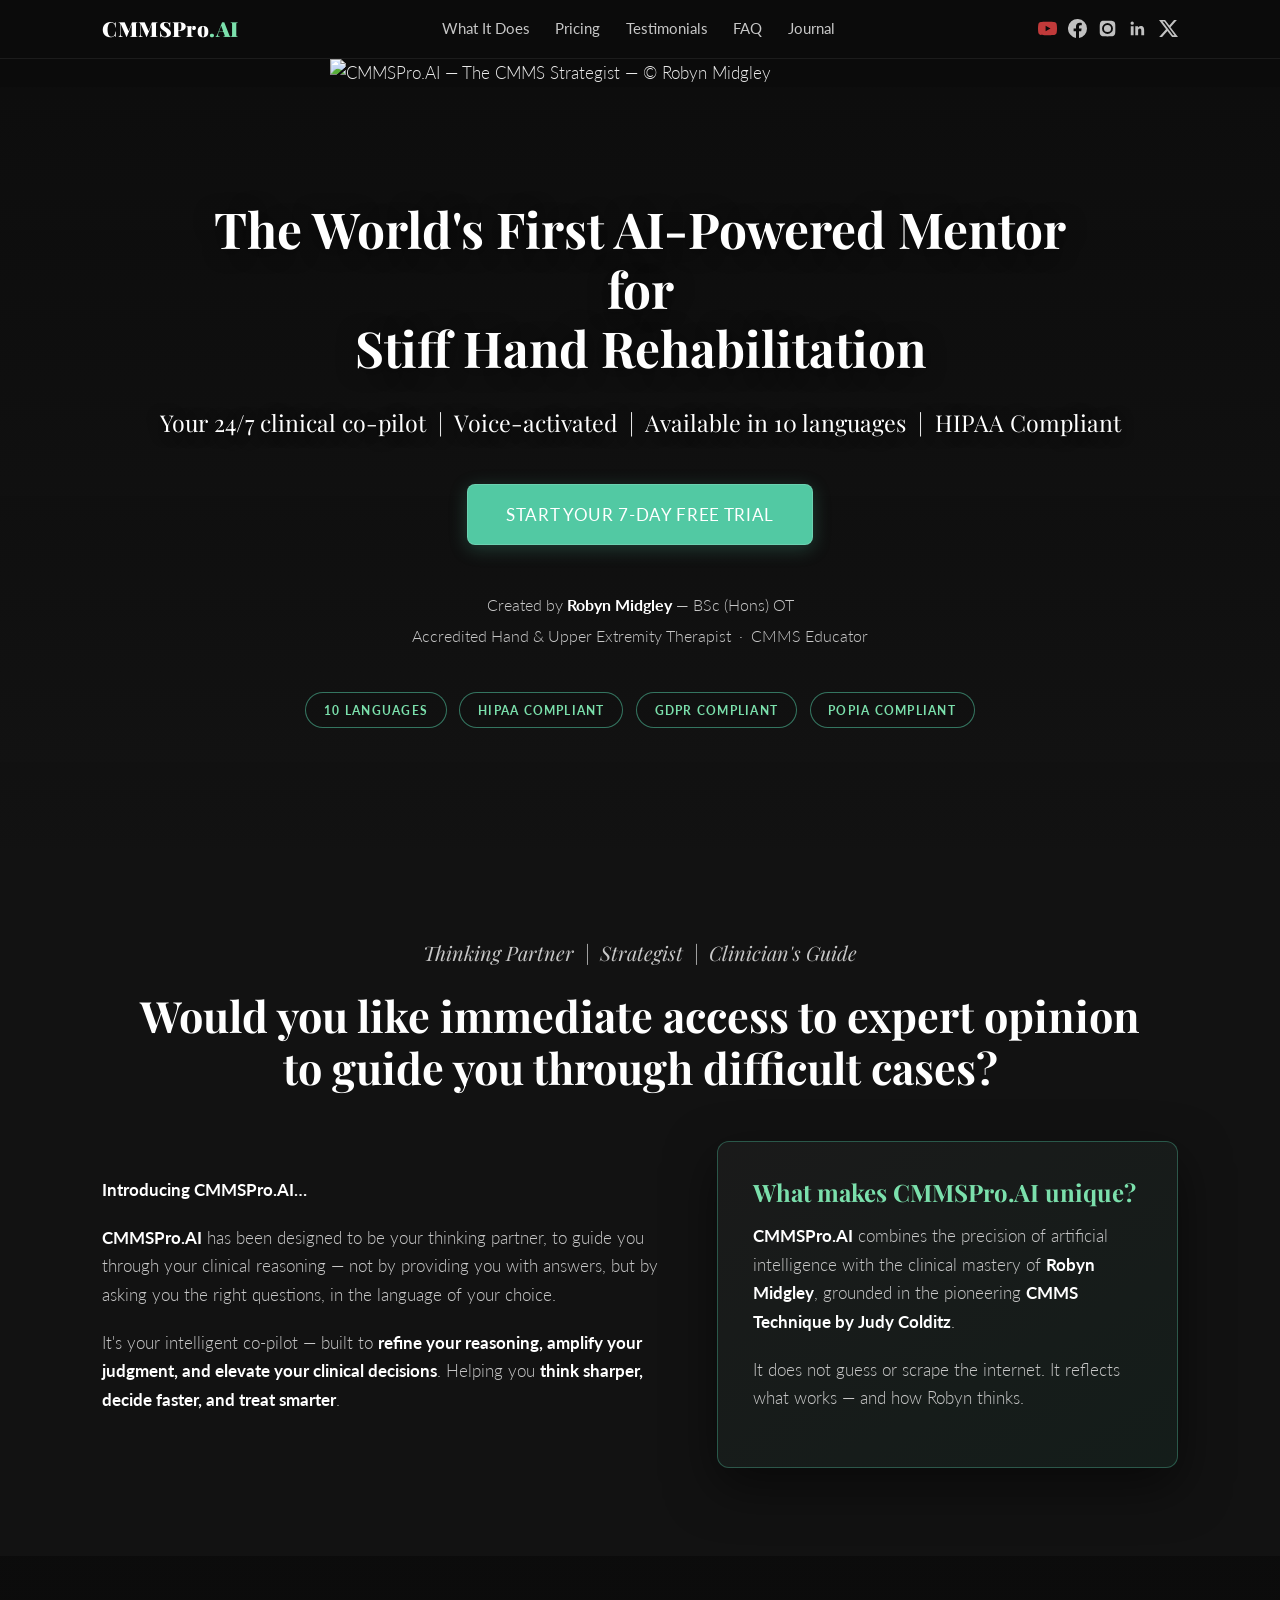
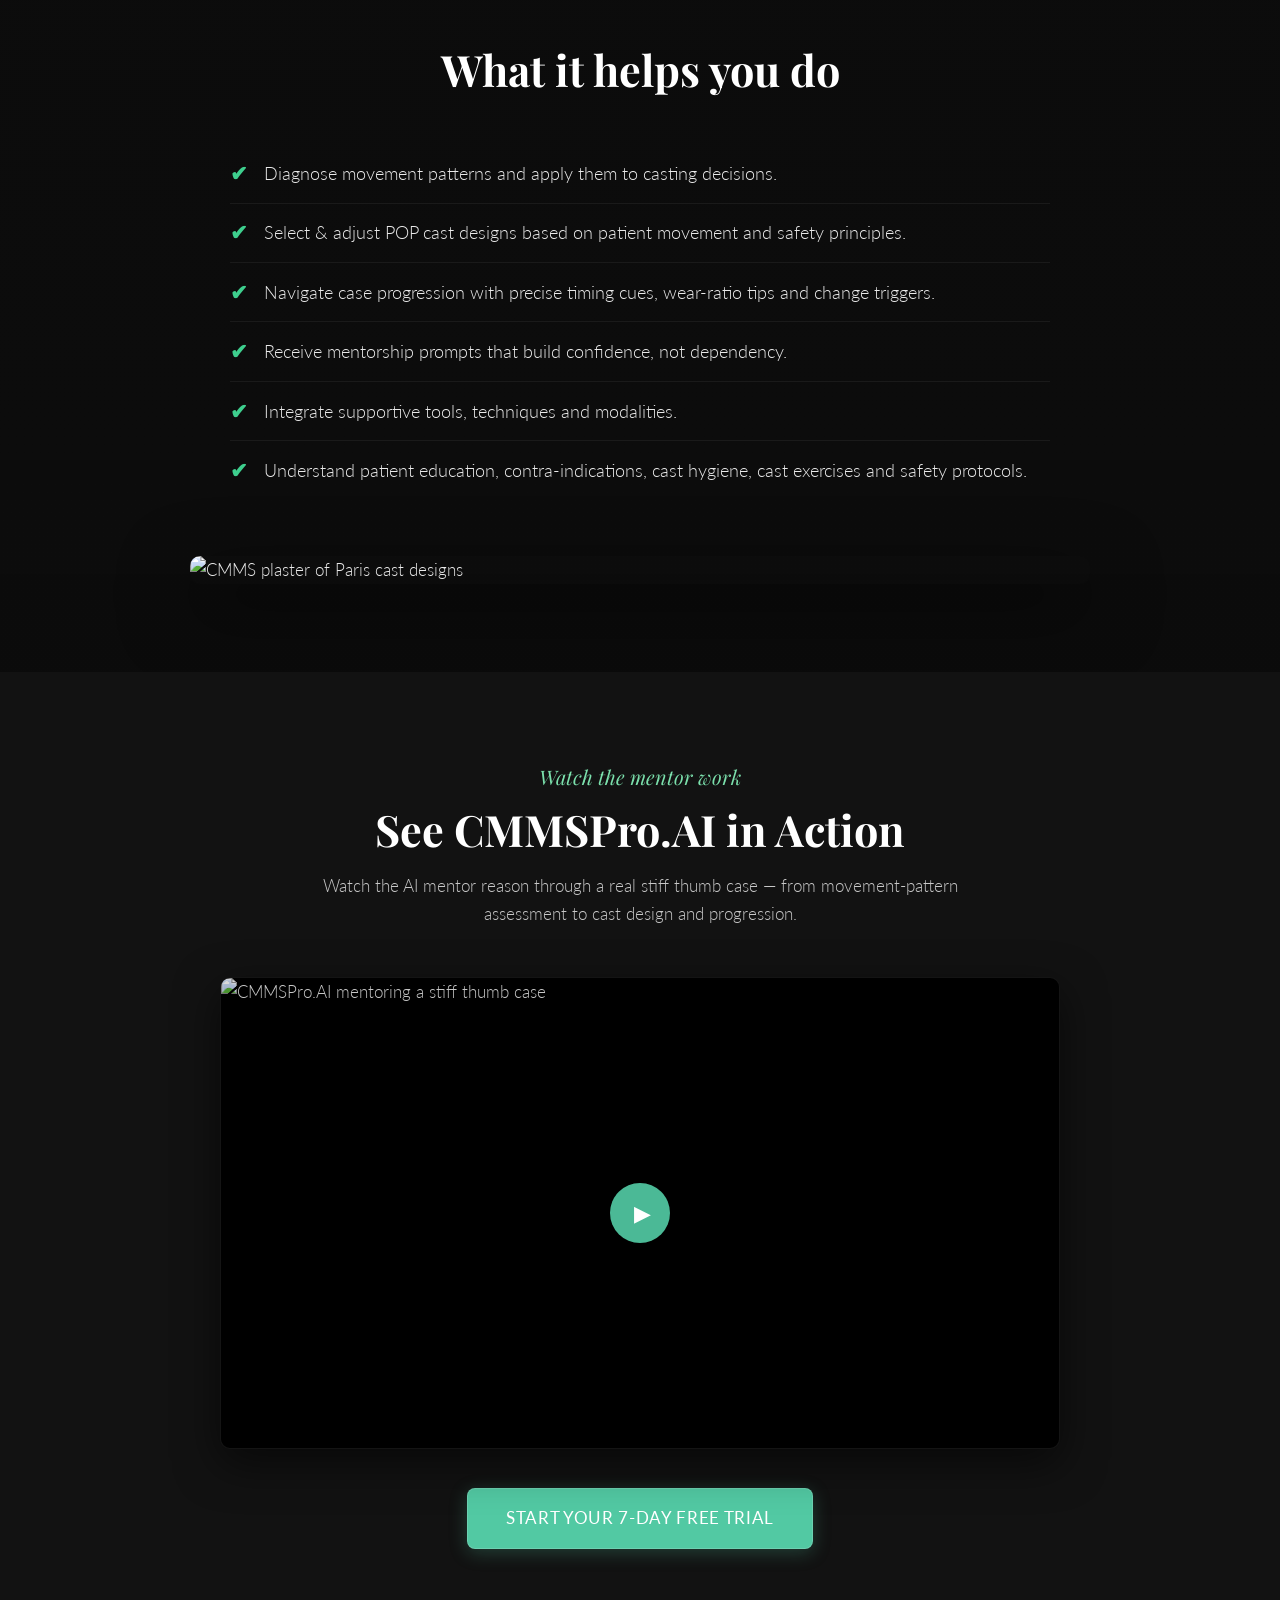
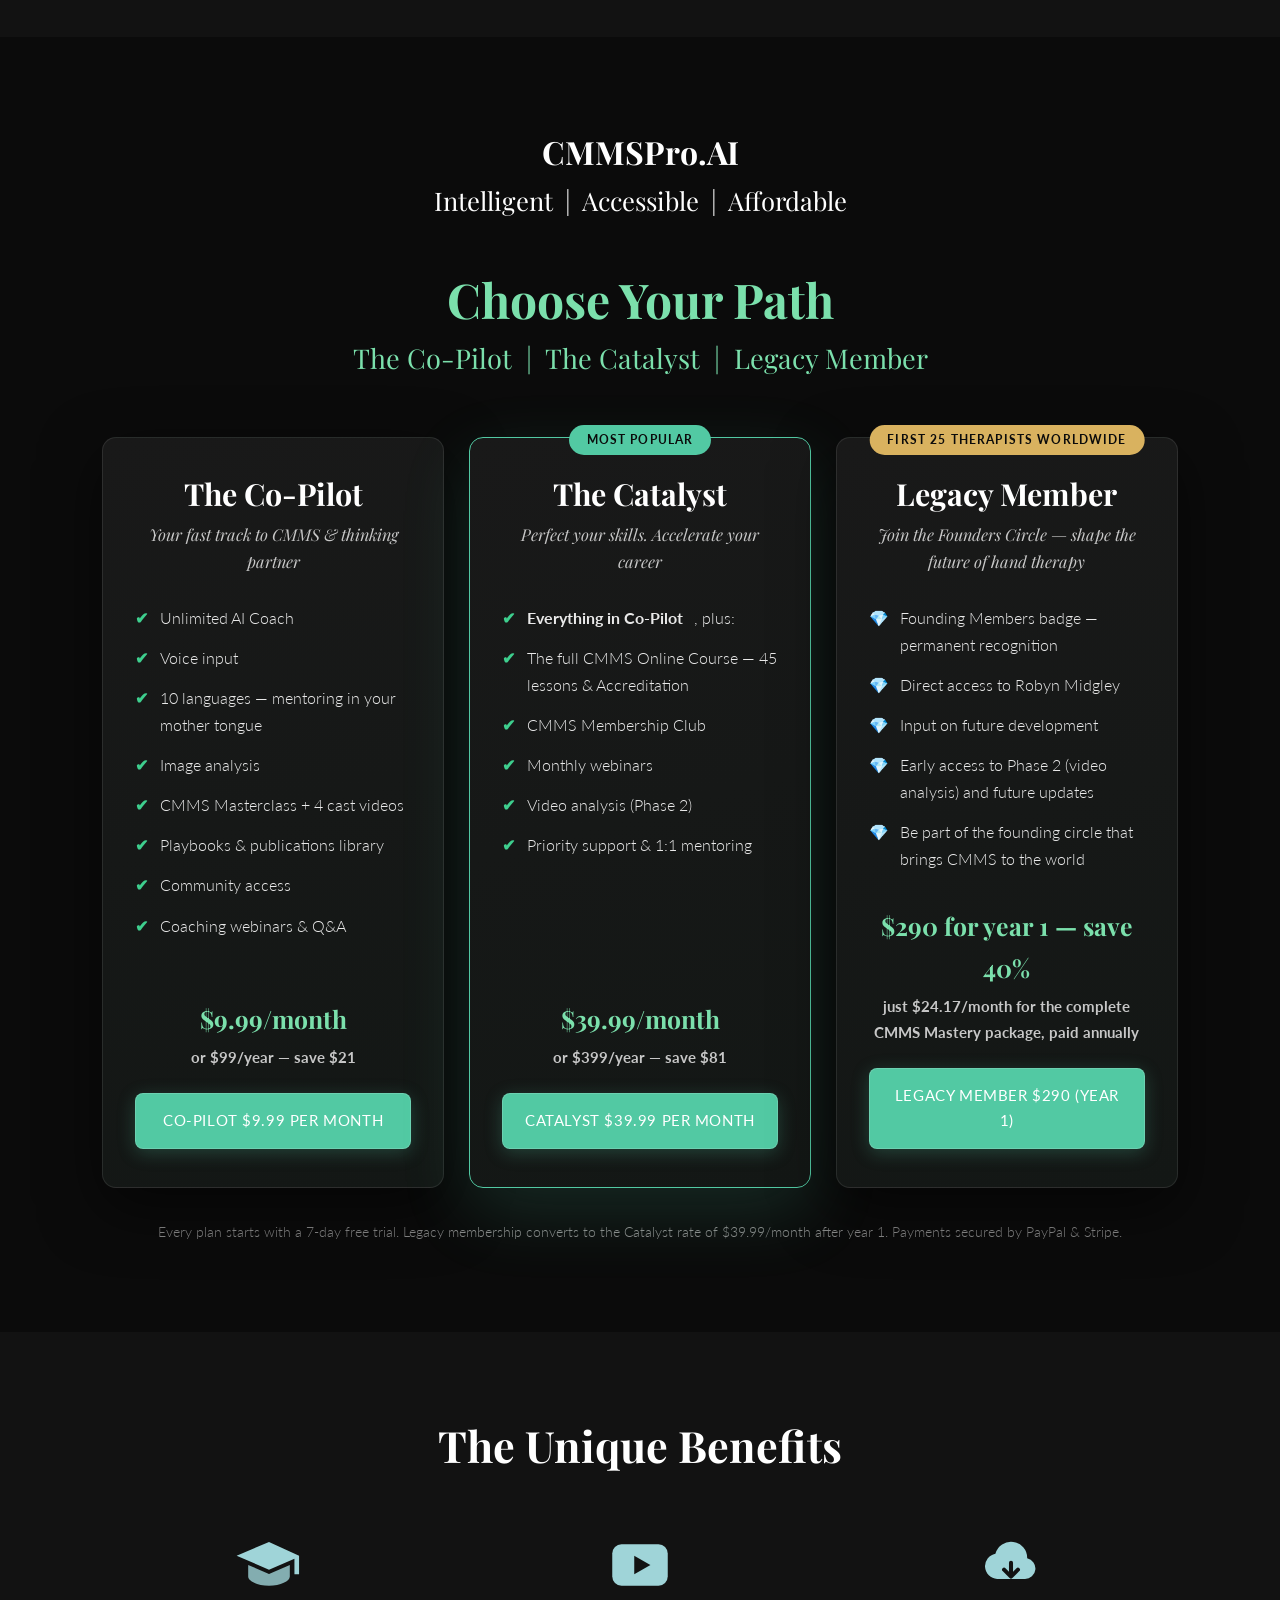
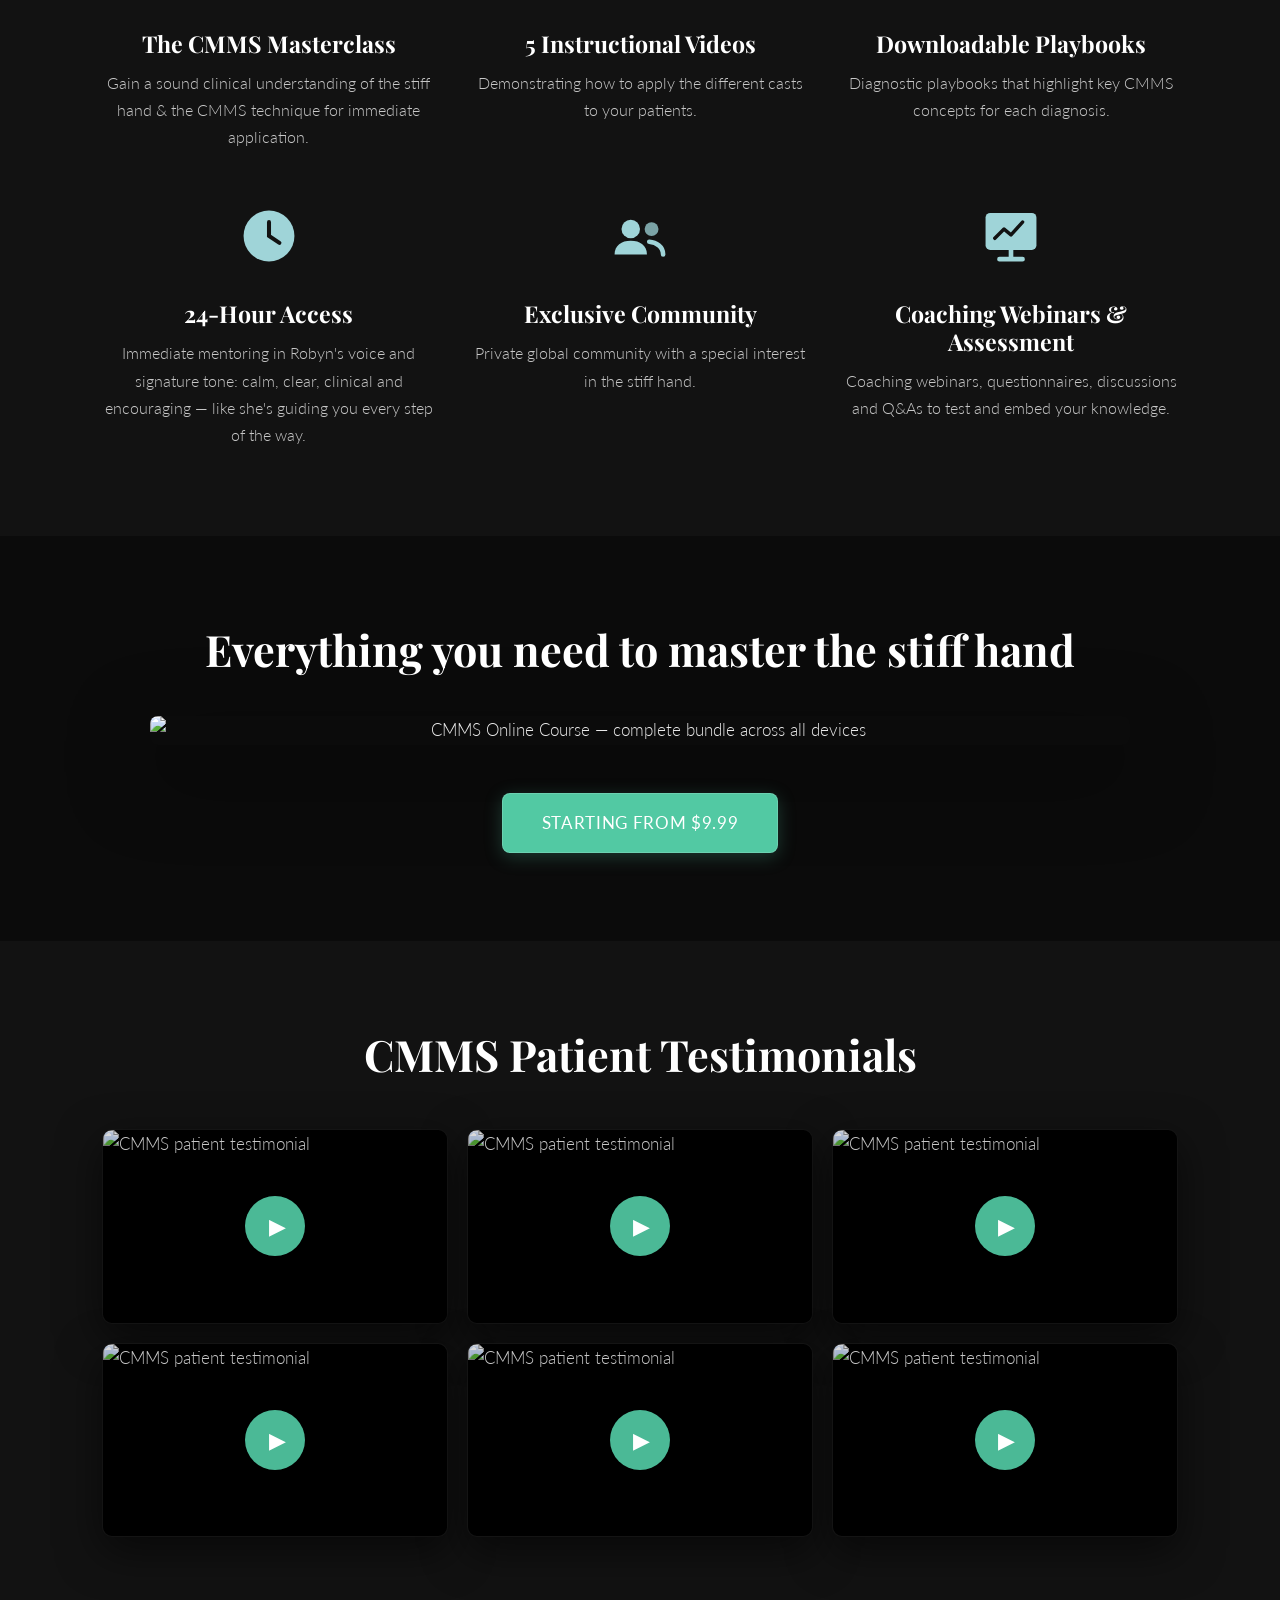
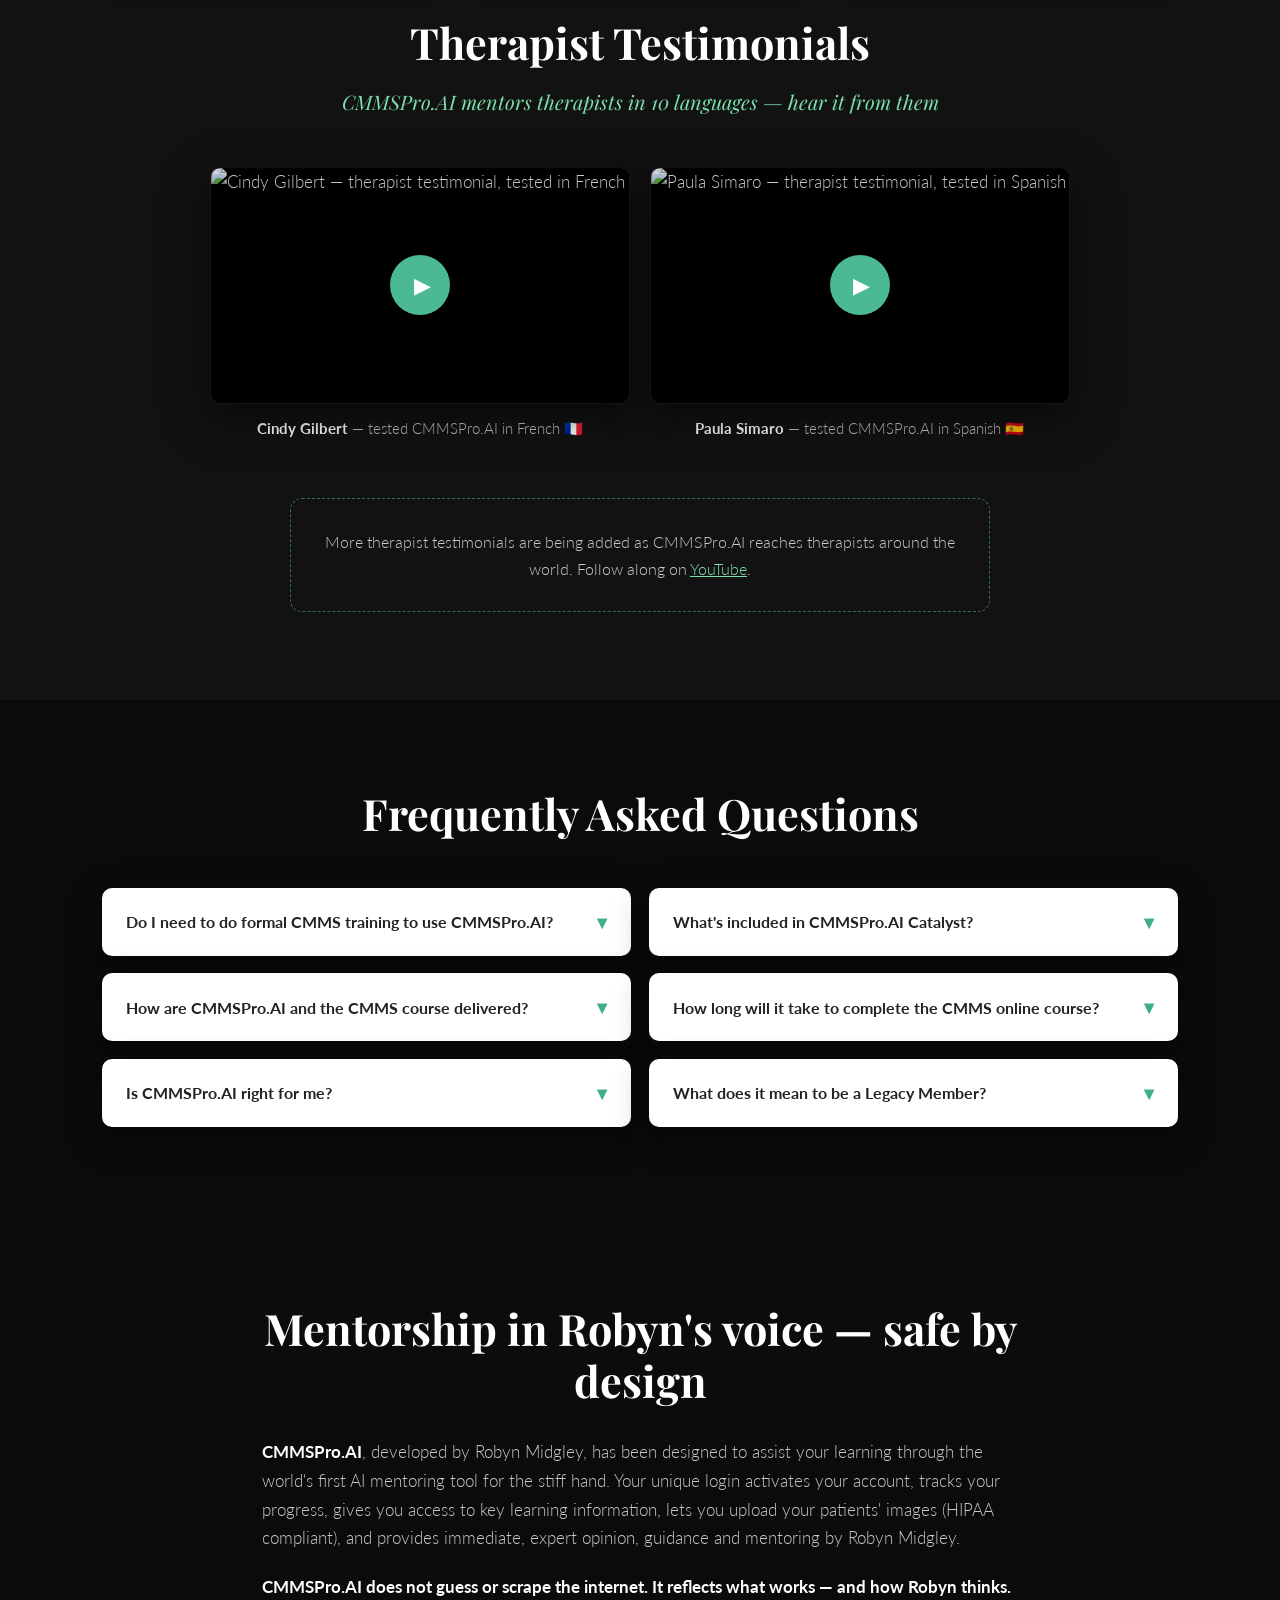
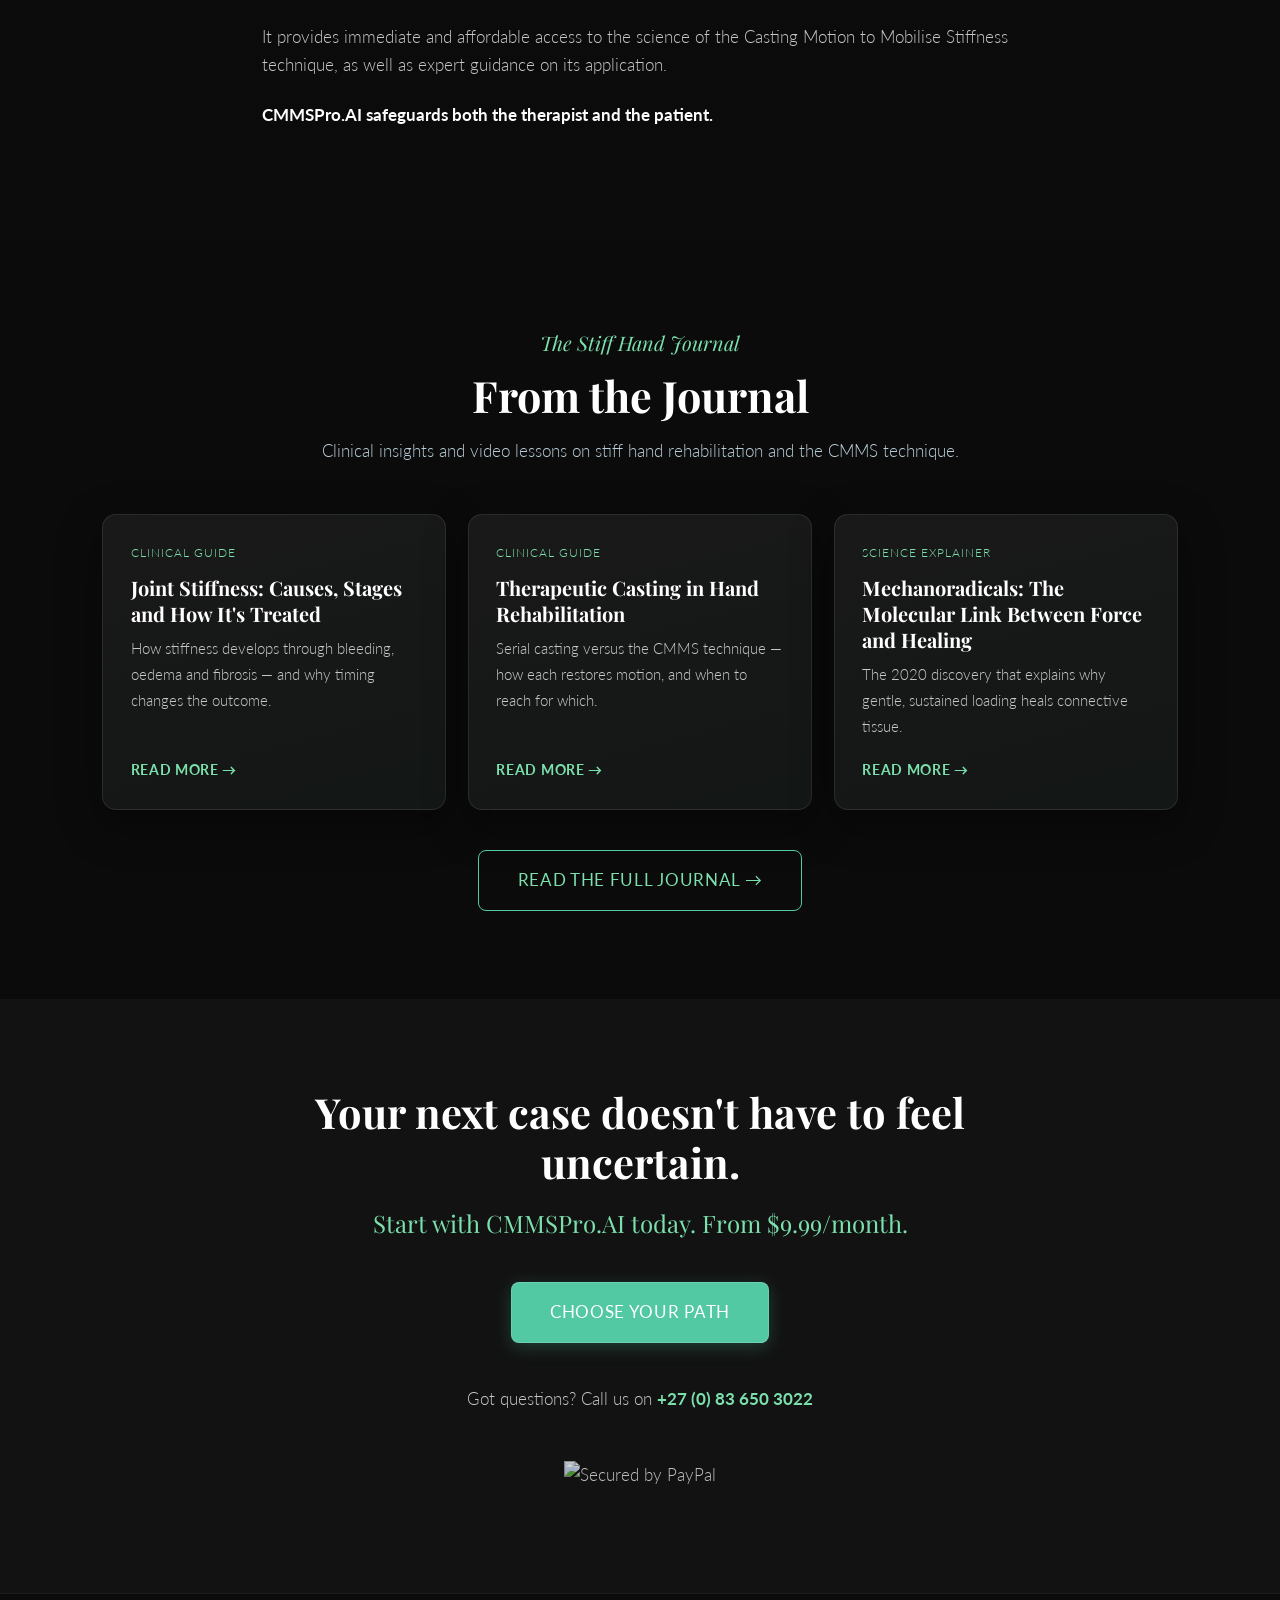
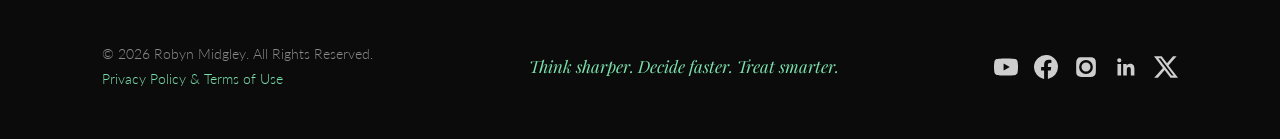
==== commit 618053d6: "Add files via upload" ====
--- a/index.html
+++ b/index.html
@@ -168,6 +168,23 @@
   .bundle { background: var(--bg-deep); text-align: center; }
   .bundle img { max-width: 980px; width: 100%; margin: 2.5rem auto 3rem; border-radius: 8px; box-shadow: 0 26px 80px rgba(0,0,0,0.6); }
 
+  /* ===== See it in action (demo) ===== */
+  .demo { background: var(--bg); }
+  .demo-video {
+    position: relative; max-width: 840px; margin: 3rem auto 0; aspect-ratio: 16/9;
+    border-radius: 14px; overflow: hidden; background: #000; cursor: pointer;
+    box-shadow: 0 26px 80px rgba(0,0,0,0.6); border: 1px solid rgba(82,201,163,0.35);
+  }
+  .demo-video img { width: 100%; height: 100%; object-fit: cover; opacity: 0.9; }
+  .demo-video .play { position: absolute; inset: 0; display: flex; align-items: center; justify-content: center; }
+  .demo-video .play span {
+    width: 78px; height: 78px; background: rgba(82,201,163,0.95); border-radius: 50%;
+    display: flex; align-items: center; justify-content: center; color: #fff; font-size: 1.9rem;
+    padding-left: 5px; transition: transform 0.15s;
+  }
+  .demo-video:hover .play span { transform: scale(1.1); }
+  .demo-video iframe { width: 100%; height: 100%; border: 0; }
+
   /* ===== From the Journal ===== */
   .journal { background: var(--bg-deep); }
   .journal-grid { display: grid; grid-template-columns: repeat(3, 1fr); gap: 1.4rem; margin-top: 3rem; }
@@ -345,6 +362,22 @@
       <li><span class="tick">✔</span> Understand patient education, contra-indications, cast hygiene, cast exercises and safety protocols.</li>
     </ul>
     <img class="casts-img" src="https://d11n7da8rpqbjy.cloudfront.net/robynmidgley/155881262570Copy_of_S_T_Summit_Aug_Cover__2_.jpg" alt="CMMS plaster of Paris cast designs" loading="lazy">
+  </div>
+</section>
+
+<!-- ============ SEE IT IN ACTION ============ -->
+<section class="demo" id="demo">
+  <div class="wrap">
+    <p class="kicker">Watch the mentor work</p>
+    <h2 class="title">See CMMSPro.AI in Action</h2>
+    <p class="section-sub">Watch the AI mentor reason through a real stiff thumb case — from movement-pattern assessment to cast design and progression.</p>
+    <div class="video demo-video" data-yt="L01QmWT89HQ">
+      <img src="https://i.ytimg.com/vi/L01QmWT89HQ/hqdefault.jpg" alt="CMMSPro.AI mentoring a stiff thumb case" loading="lazy">
+      <div class="play"><span>▶</span></div>
+    </div>
+    <div class="center" style="margin-top:2.4rem;">
+      <a class="btn" href="#pricing">Start your 7-day free trial</a>
+    </div>
   </div>
 </section>
 
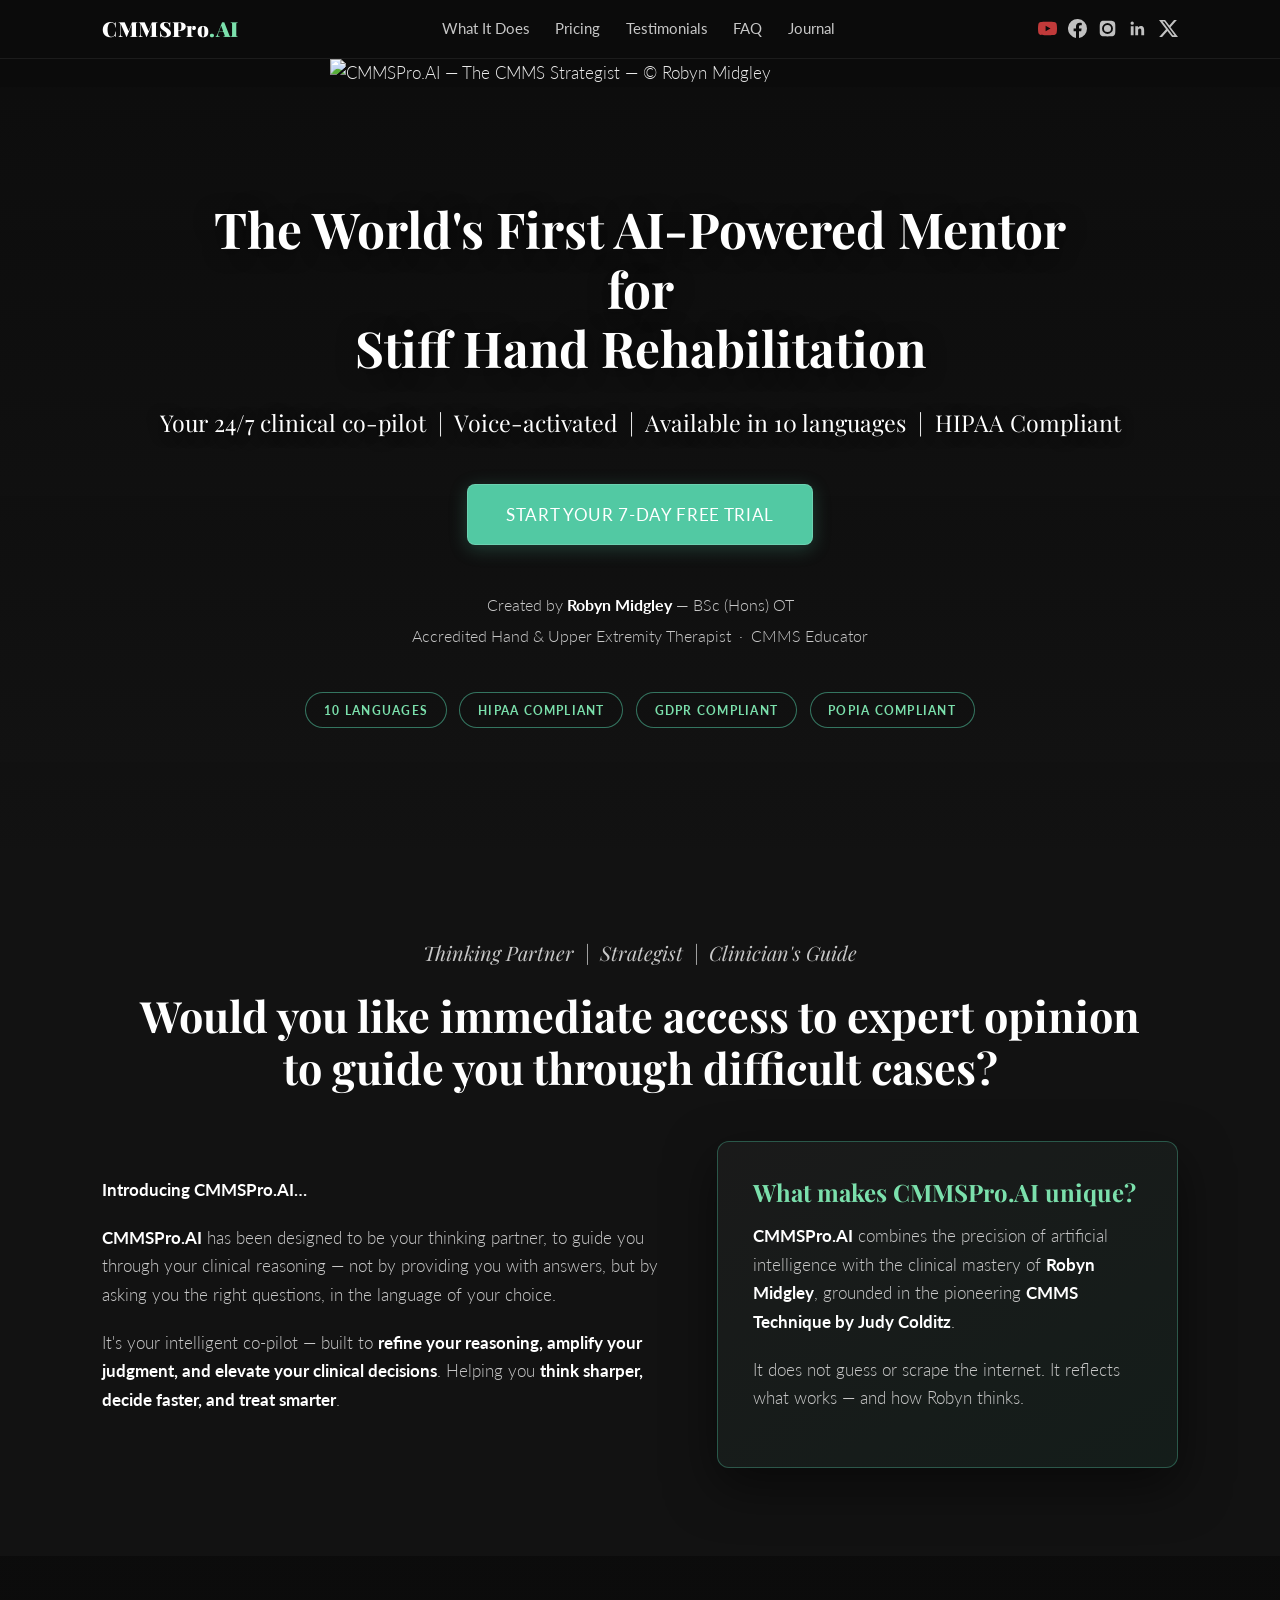
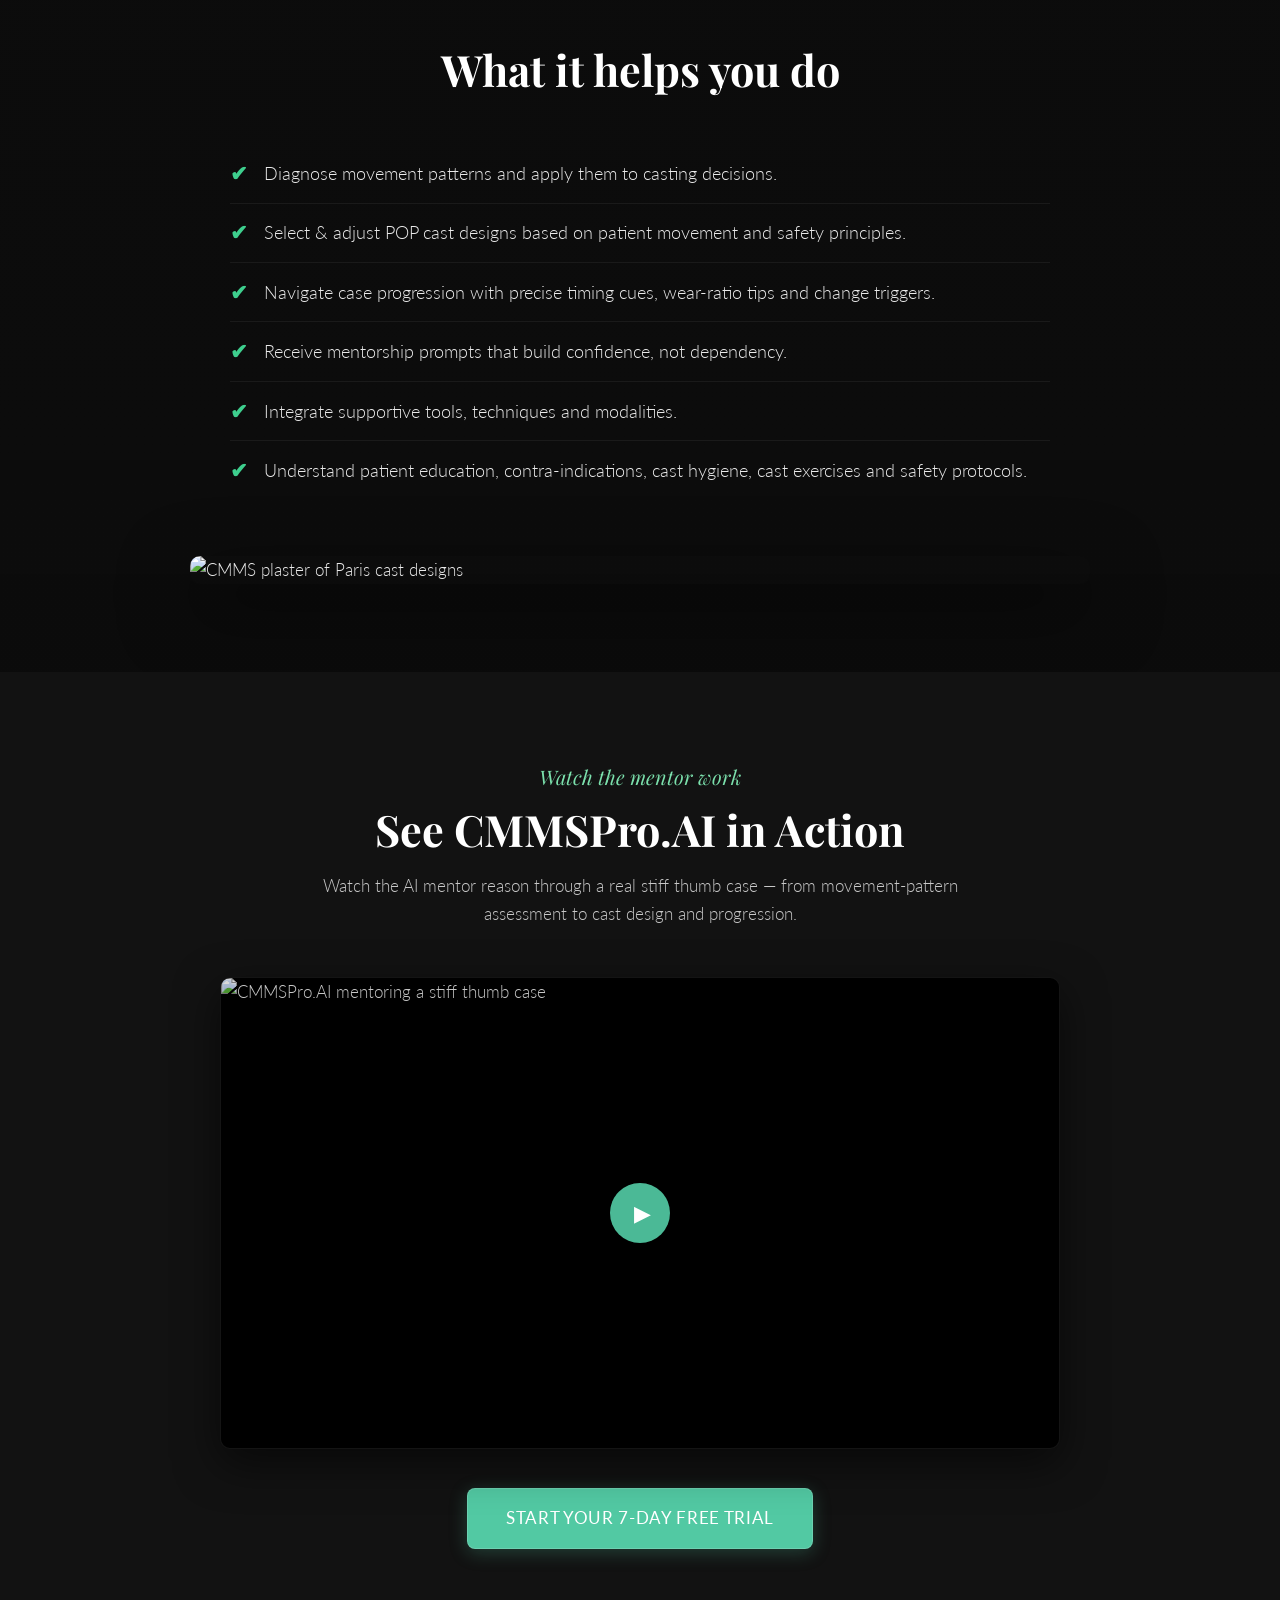
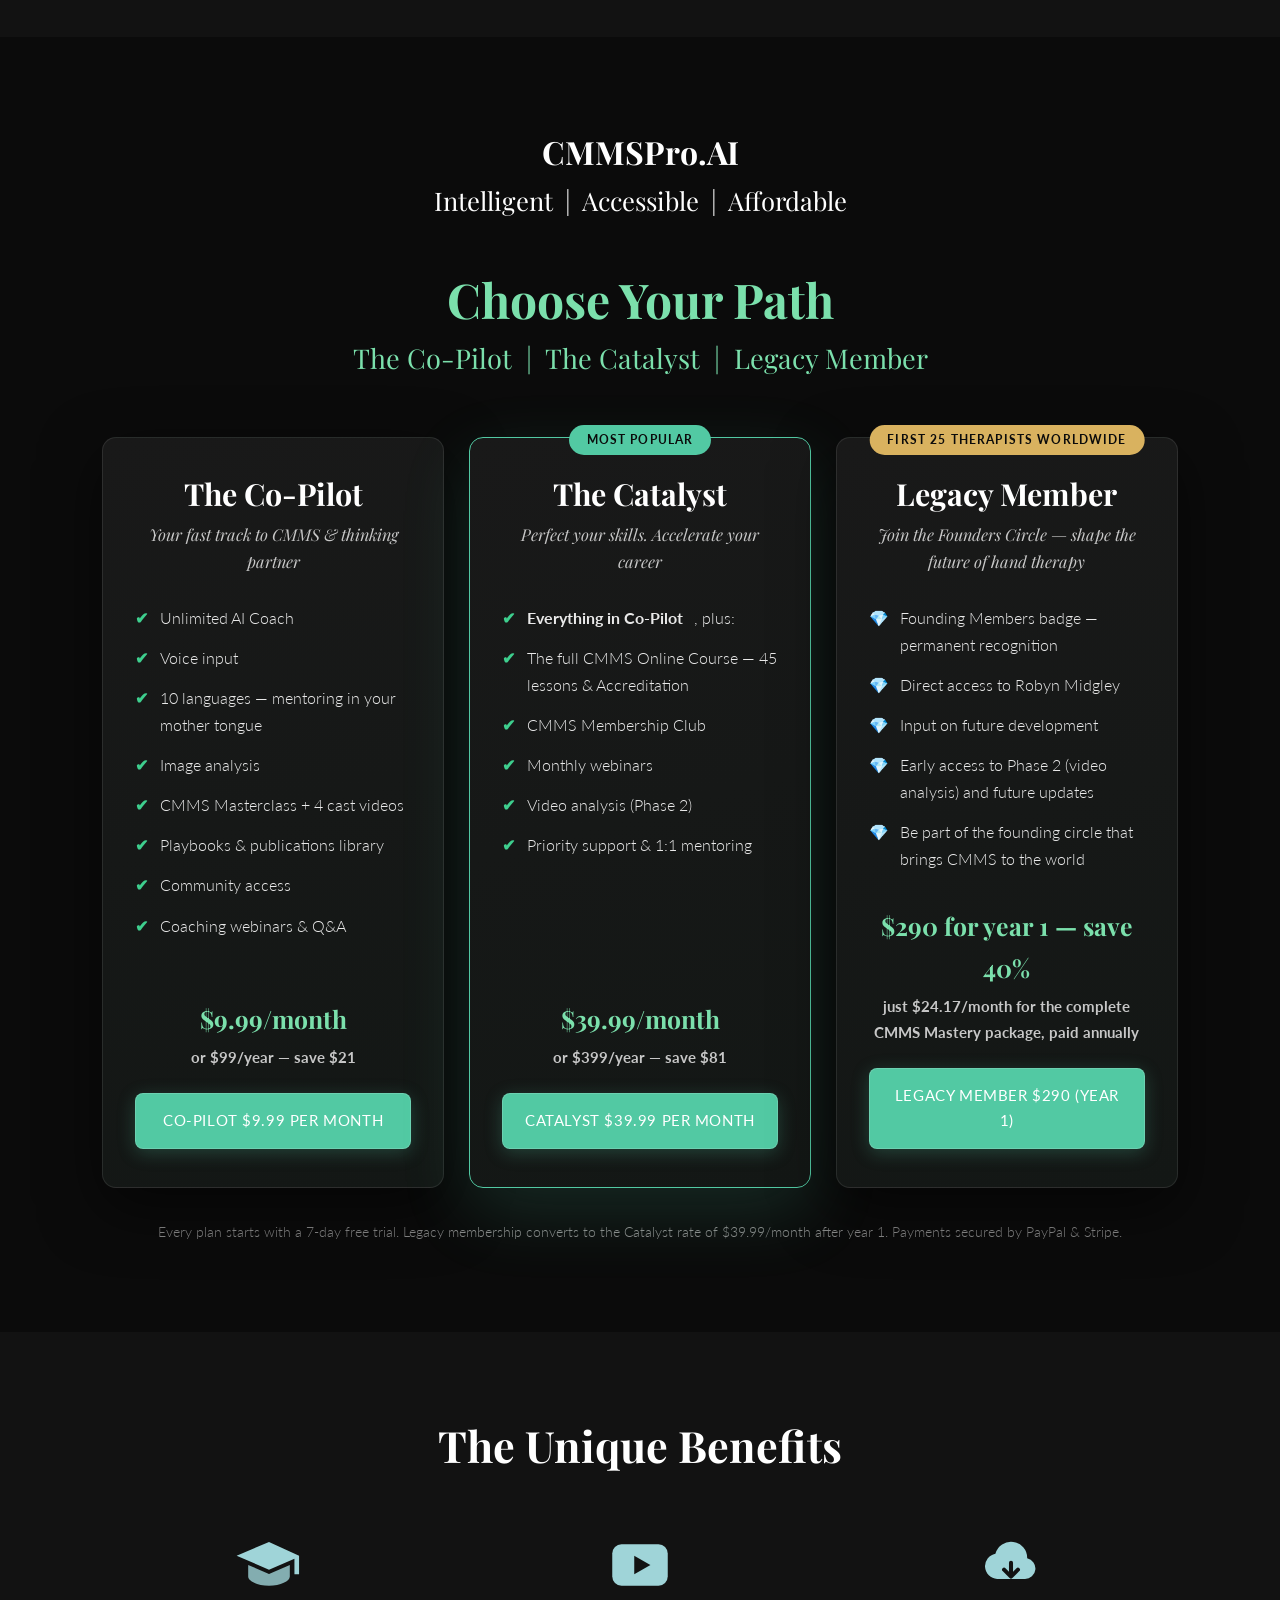
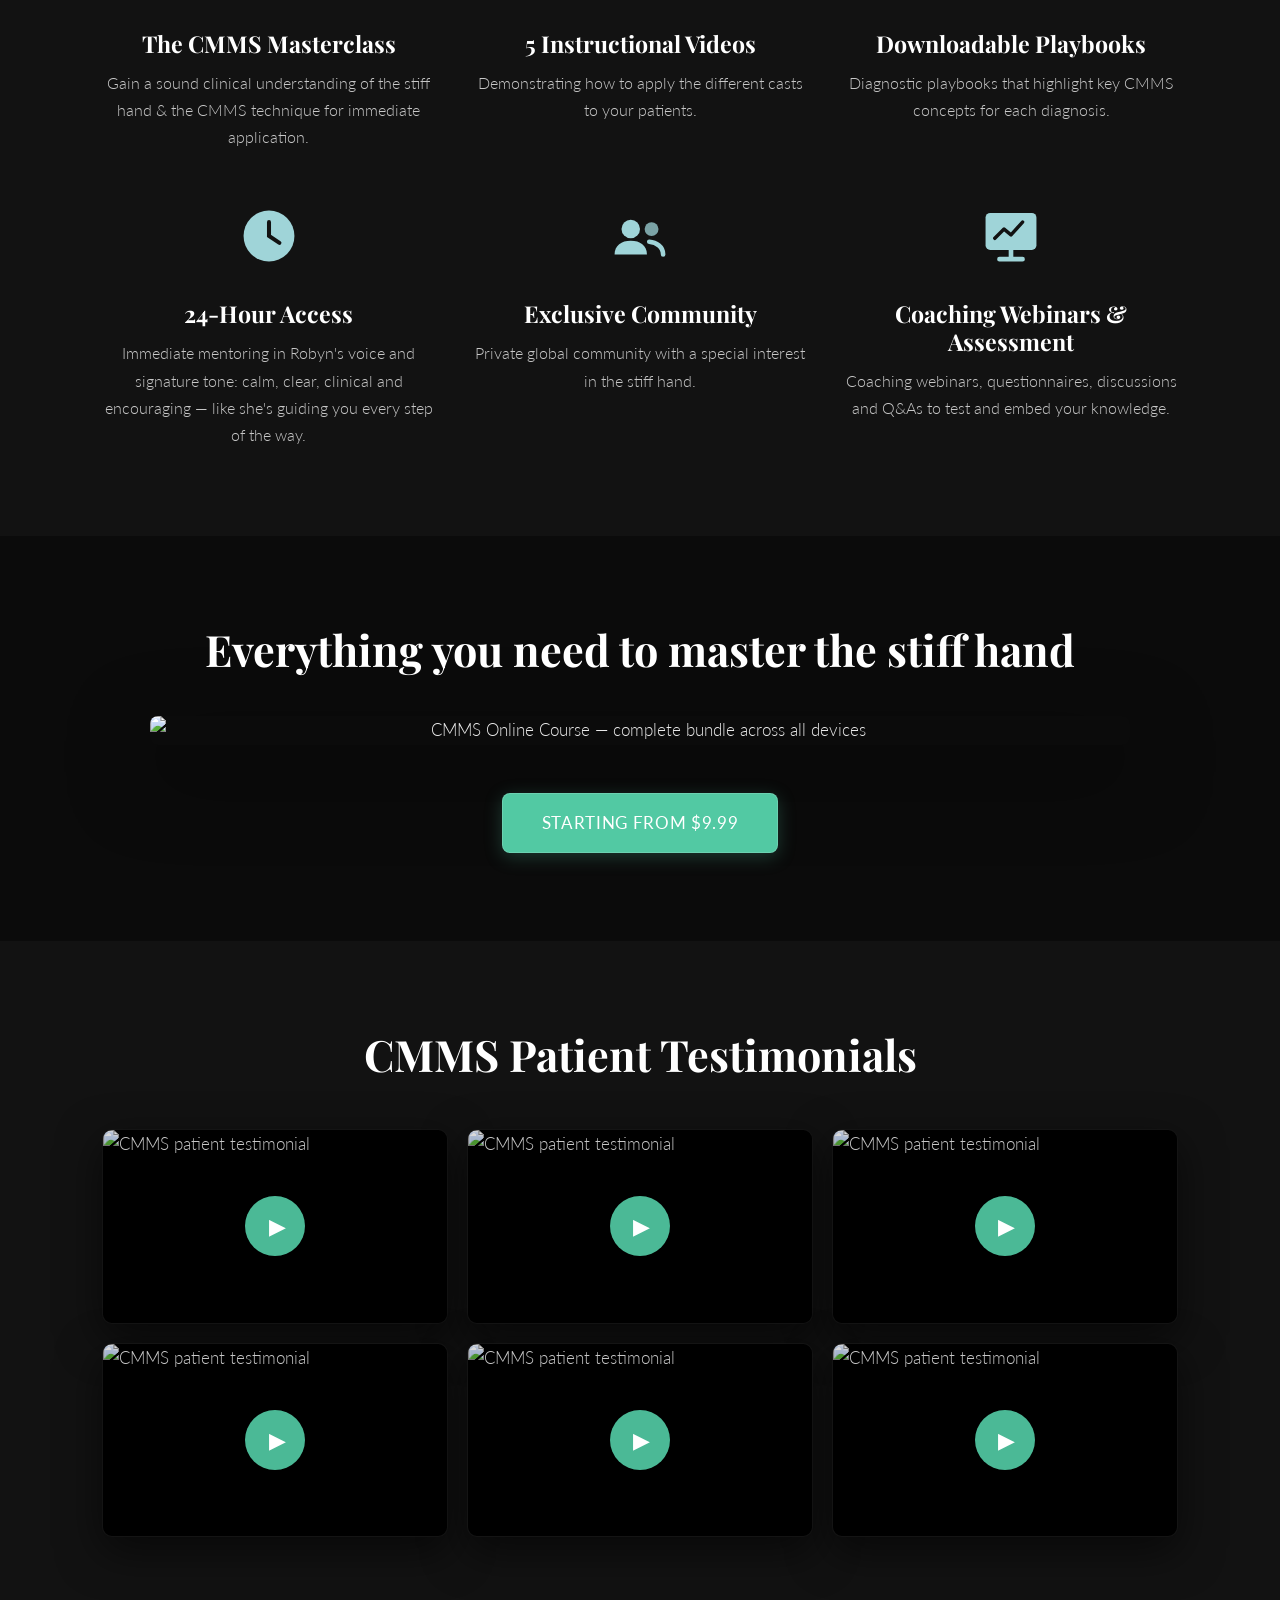
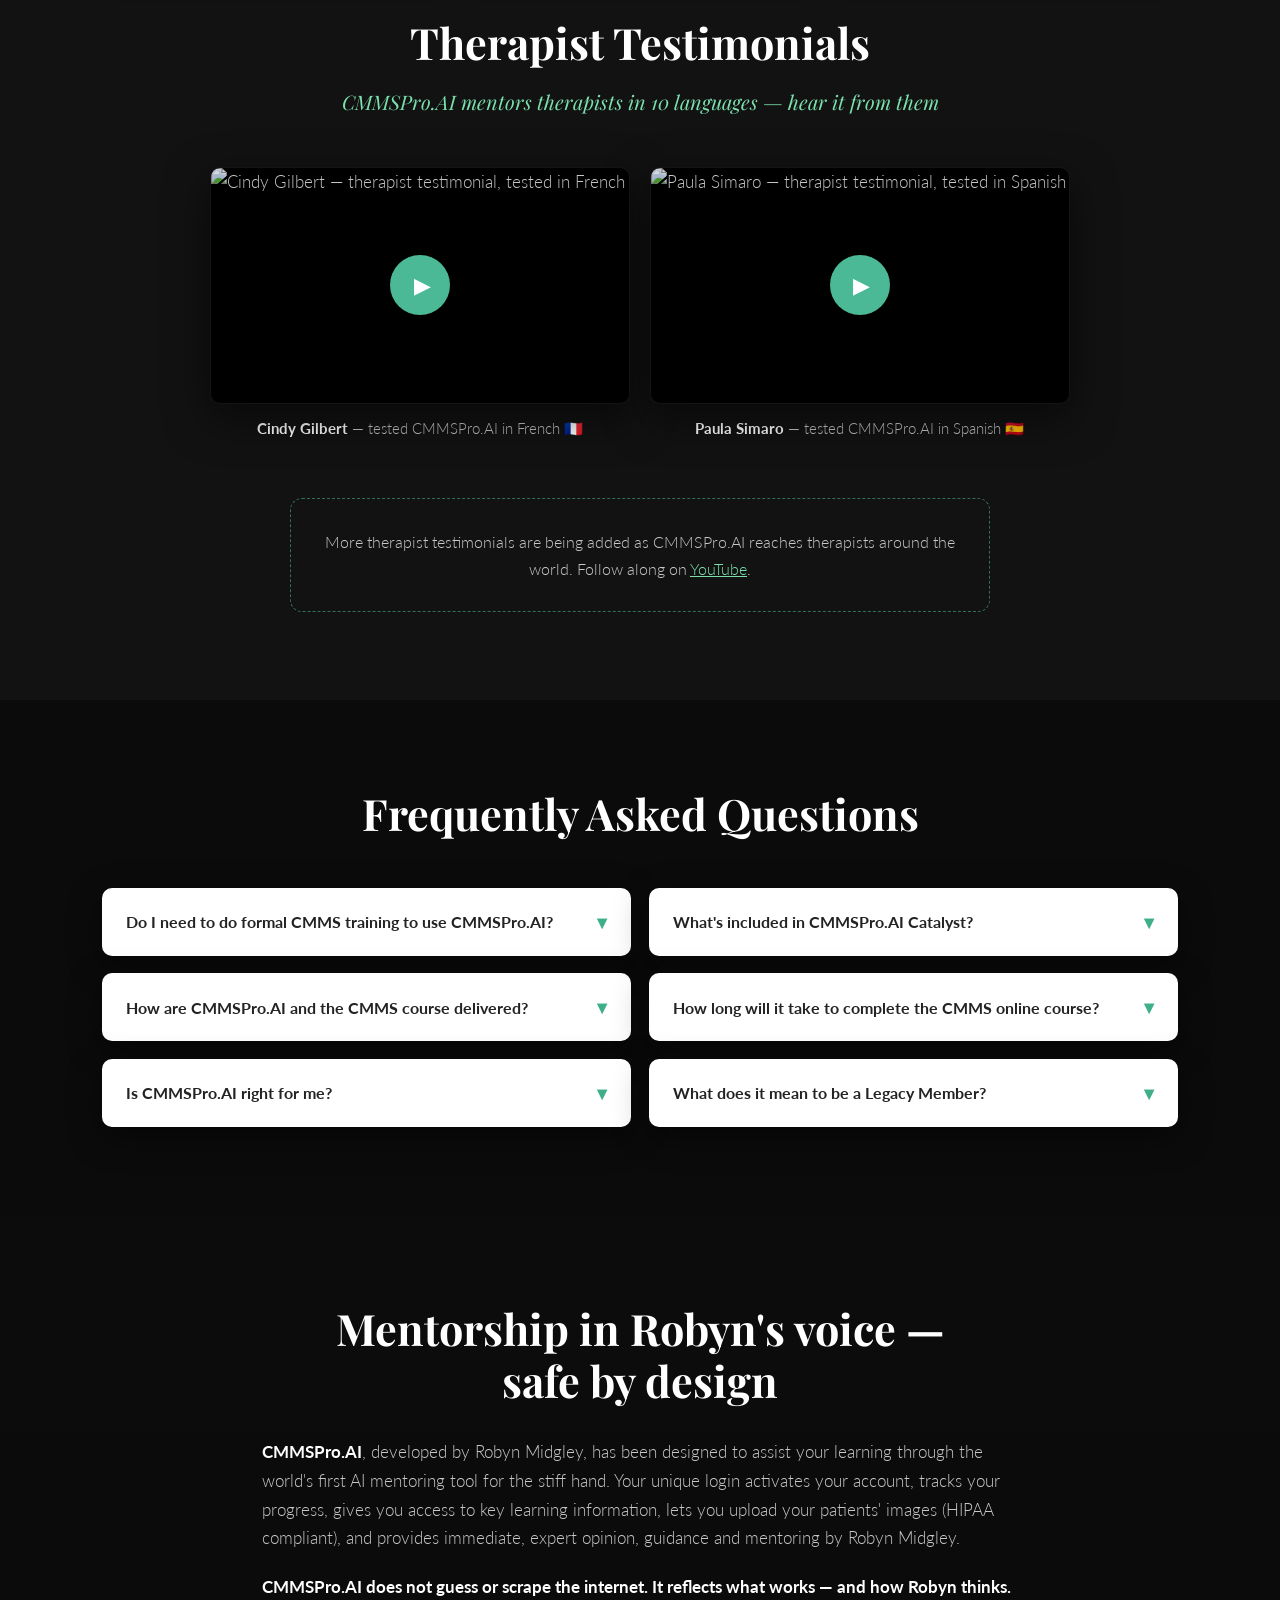
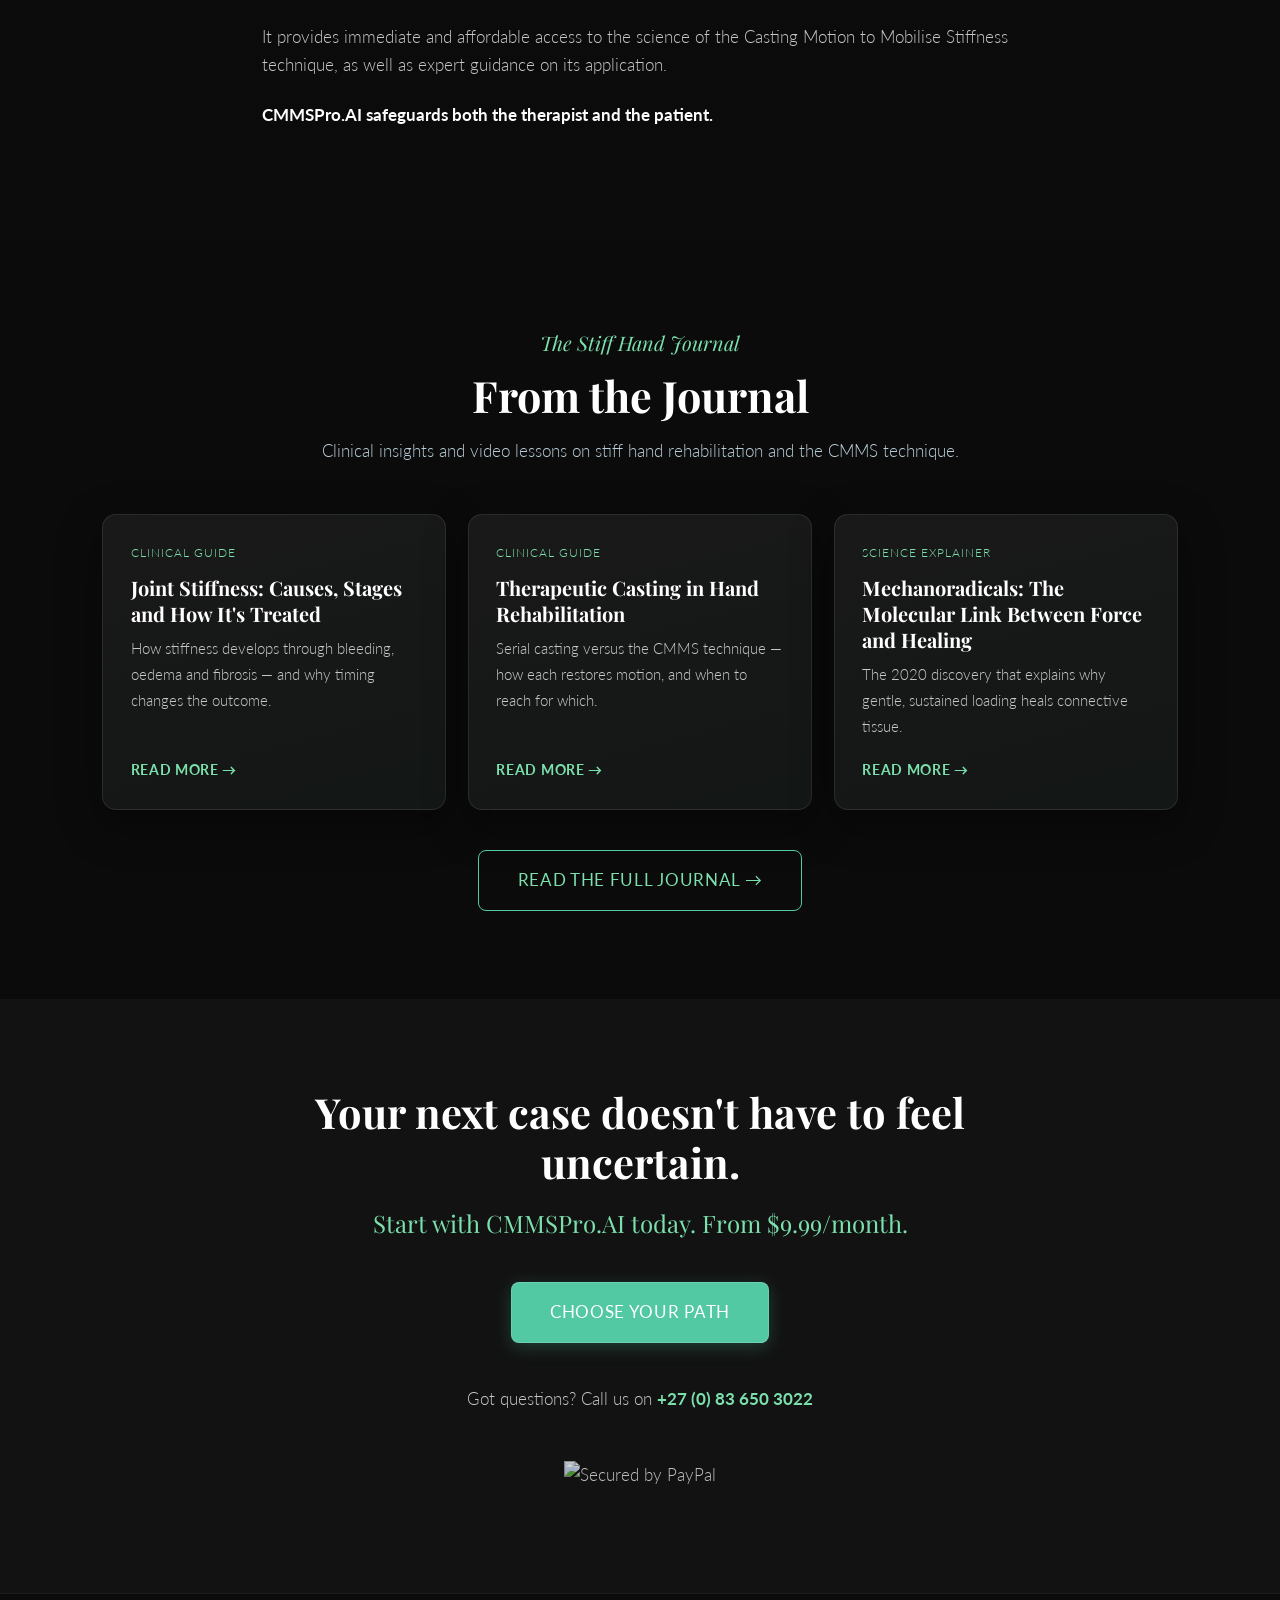
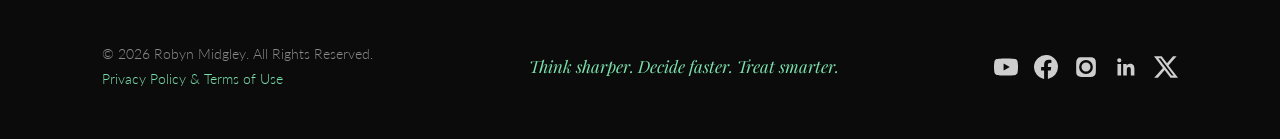
==== commit 4d85ec3d: "Add files via upload" ====
--- a/index.html
+++ b/index.html
@@ -582,7 +582,7 @@
 <!-- ============ ABOUT / SAFEGUARD ============ -->
 <section class="about">
   <div class="wrap about-inner">
-    <h2 class="title">Mentorship in Robyn's voice — safe by design</h2>
+    <h2 class="title">Mentorship in Robyn's voice —<br>safe by design</h2>
     <p style="margin-top:2rem;"><strong>CMMSPro.AI</strong>, developed by Robyn Midgley, has been designed to assist your learning through the world's first AI mentoring tool for the stiff hand. Your unique login activates your account, tracks your progress, gives you access to key learning information, lets you upload your patients' images (HIPAA compliant), and provides immediate, expert opinion, guidance and mentoring by Robyn Midgley.</p>
     <p><strong>CMMSPro.AI does not guess or scrape the internet. It reflects what works — and how Robyn thinks.</strong></p>
     <p>It provides immediate and affordable access to the science of the Casting Motion to Mobilise Stiffness technique, as well as expert guidance on its application.</p>
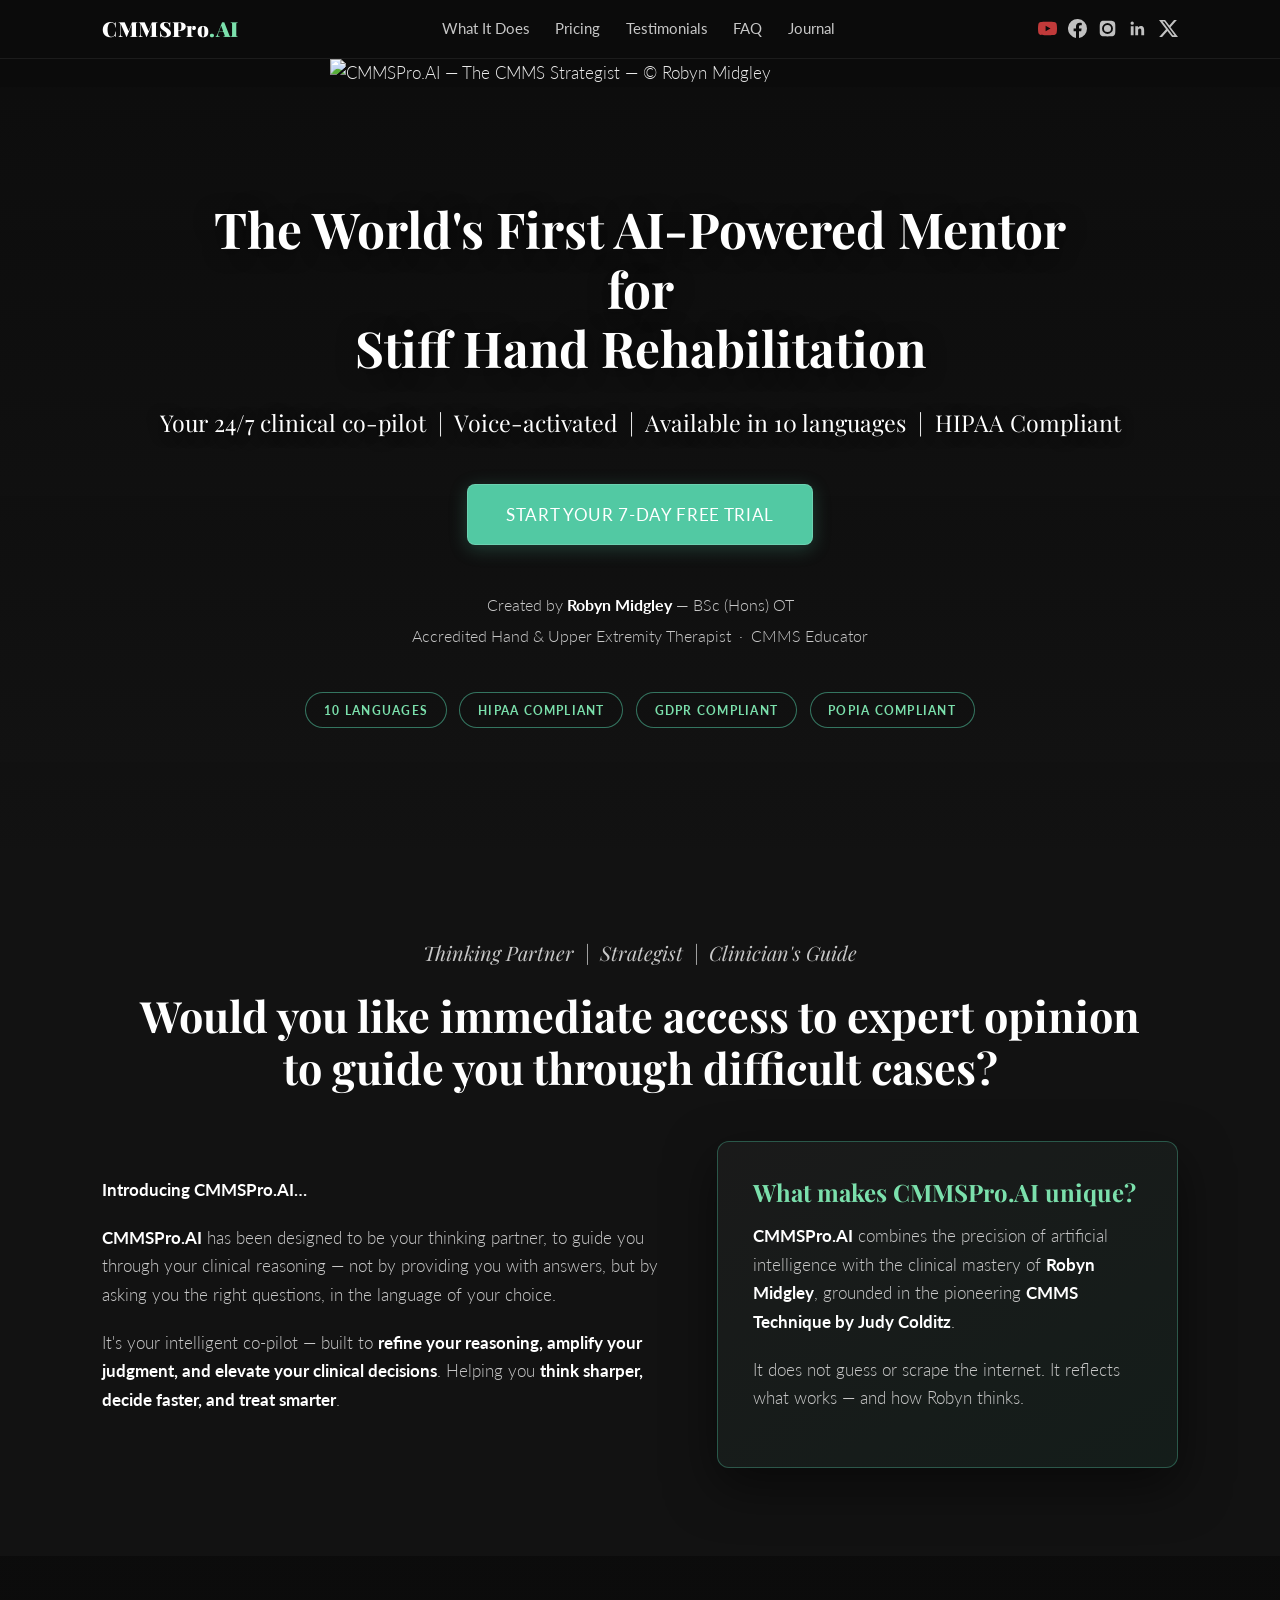
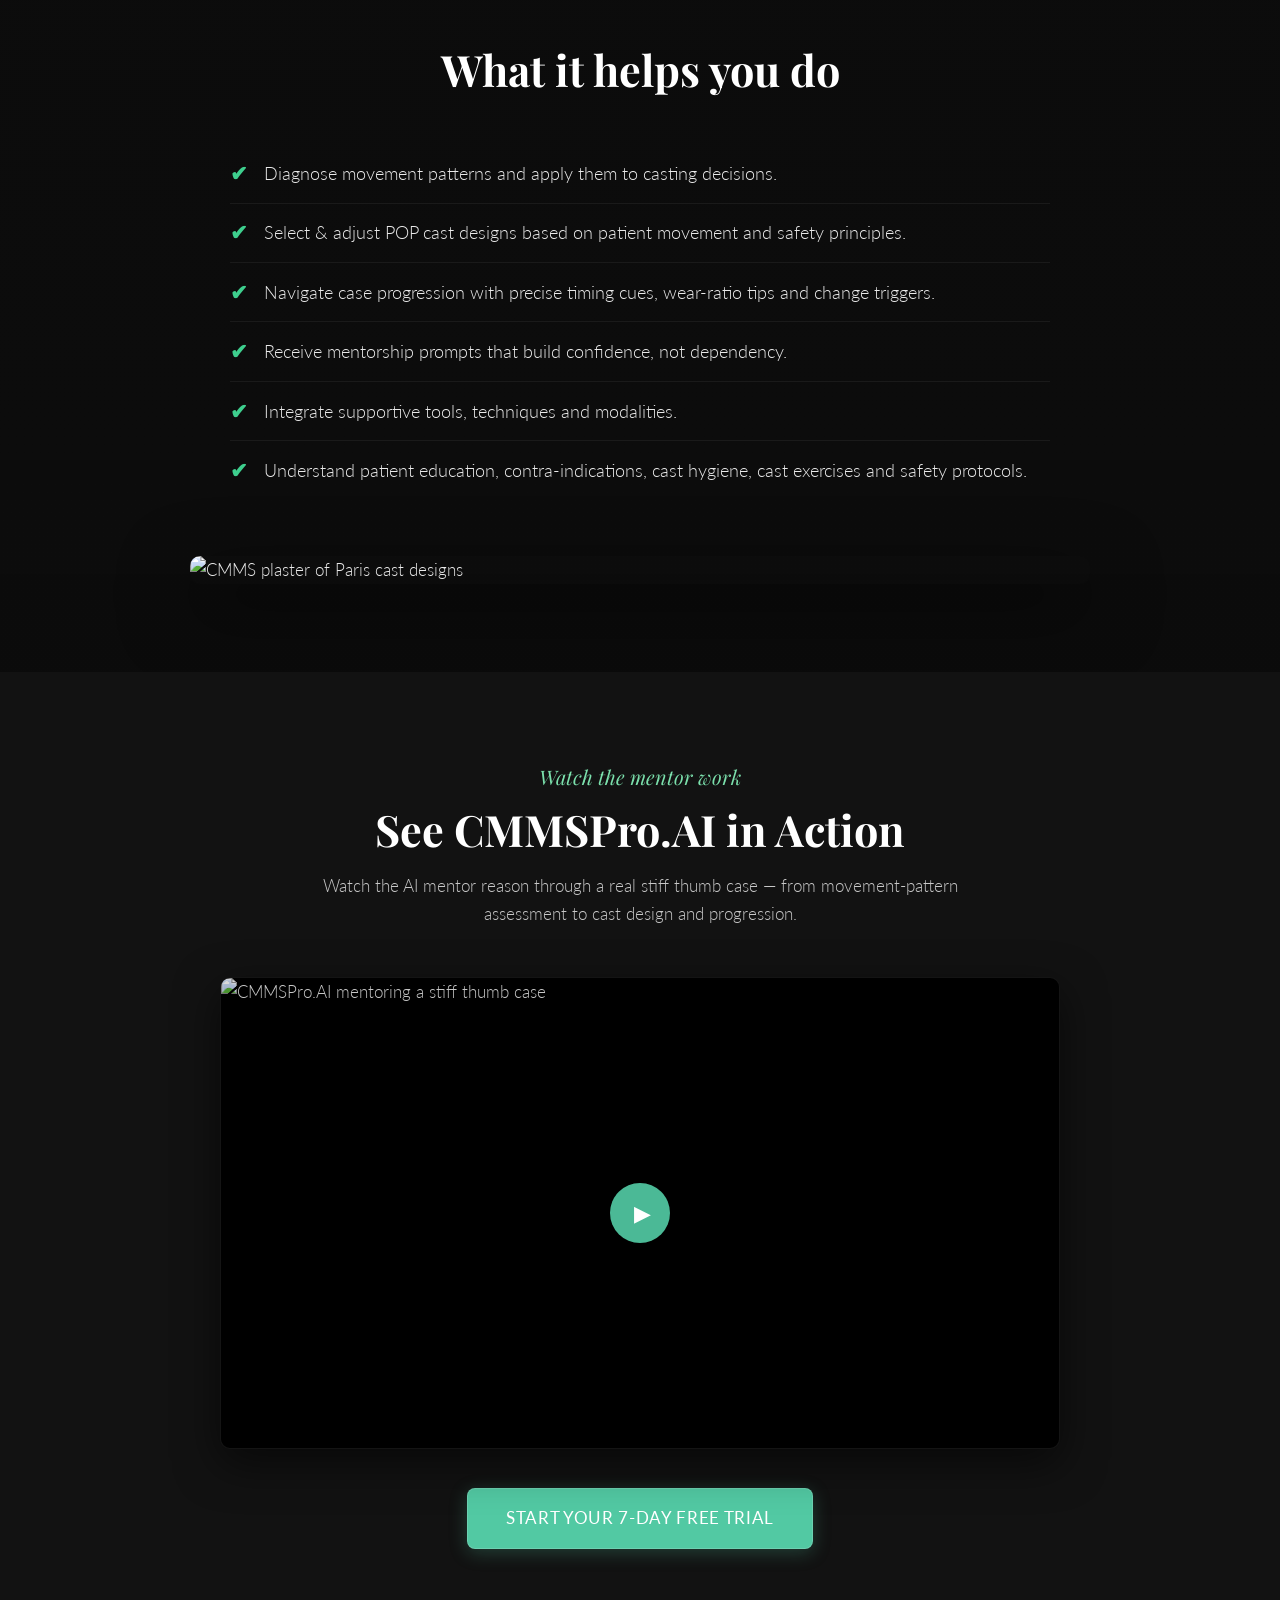
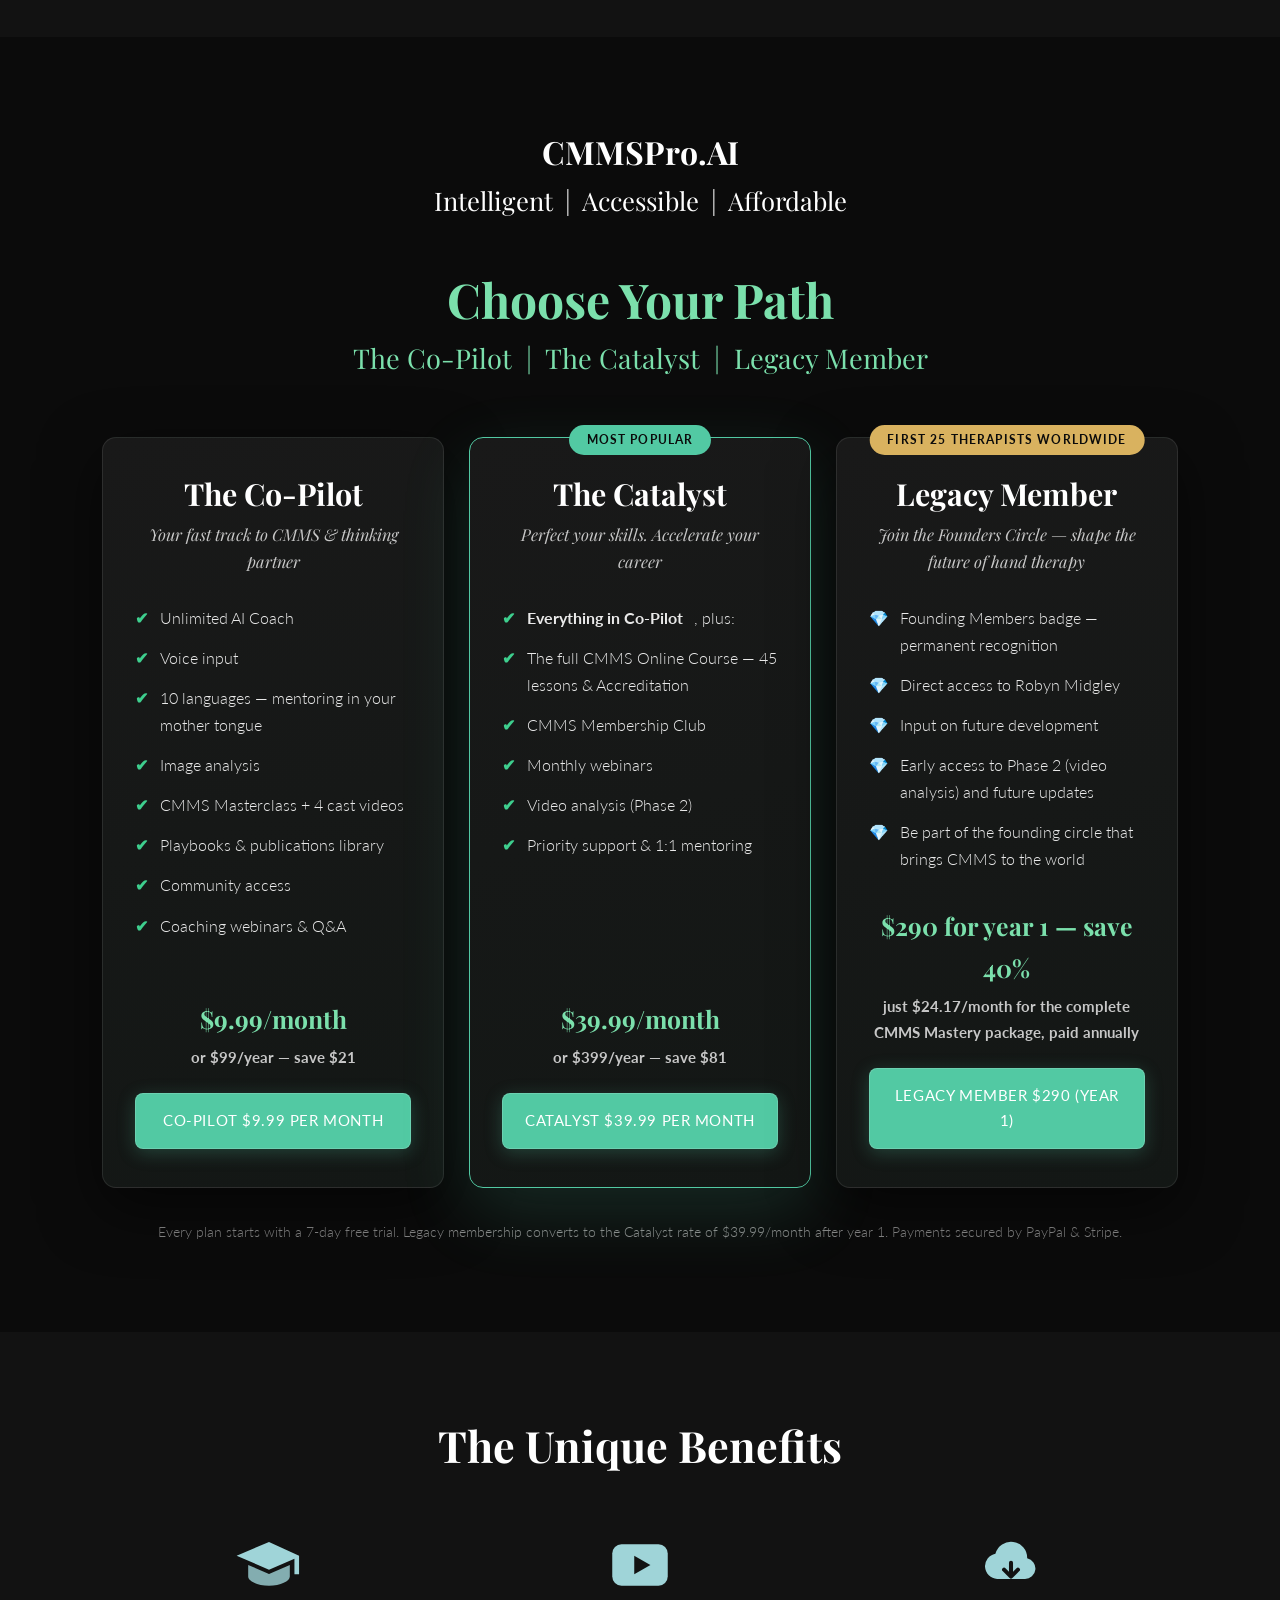
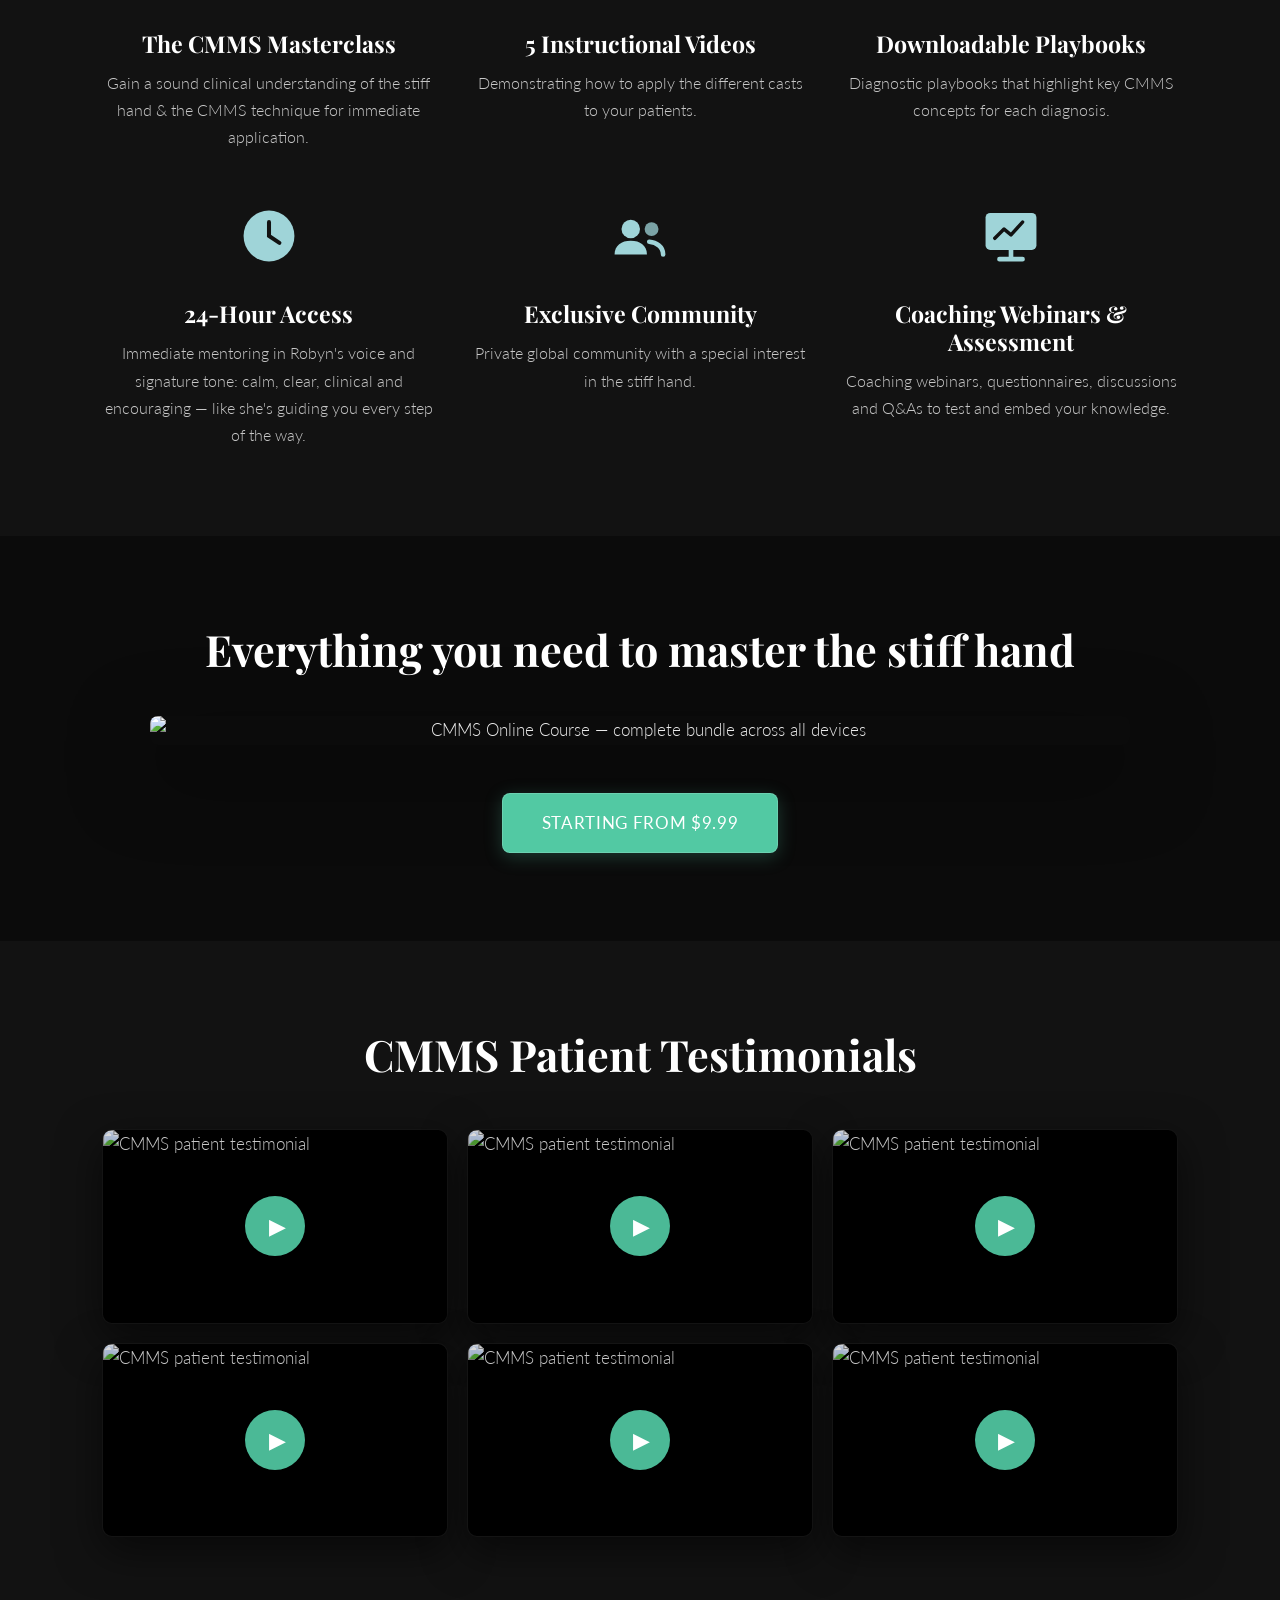
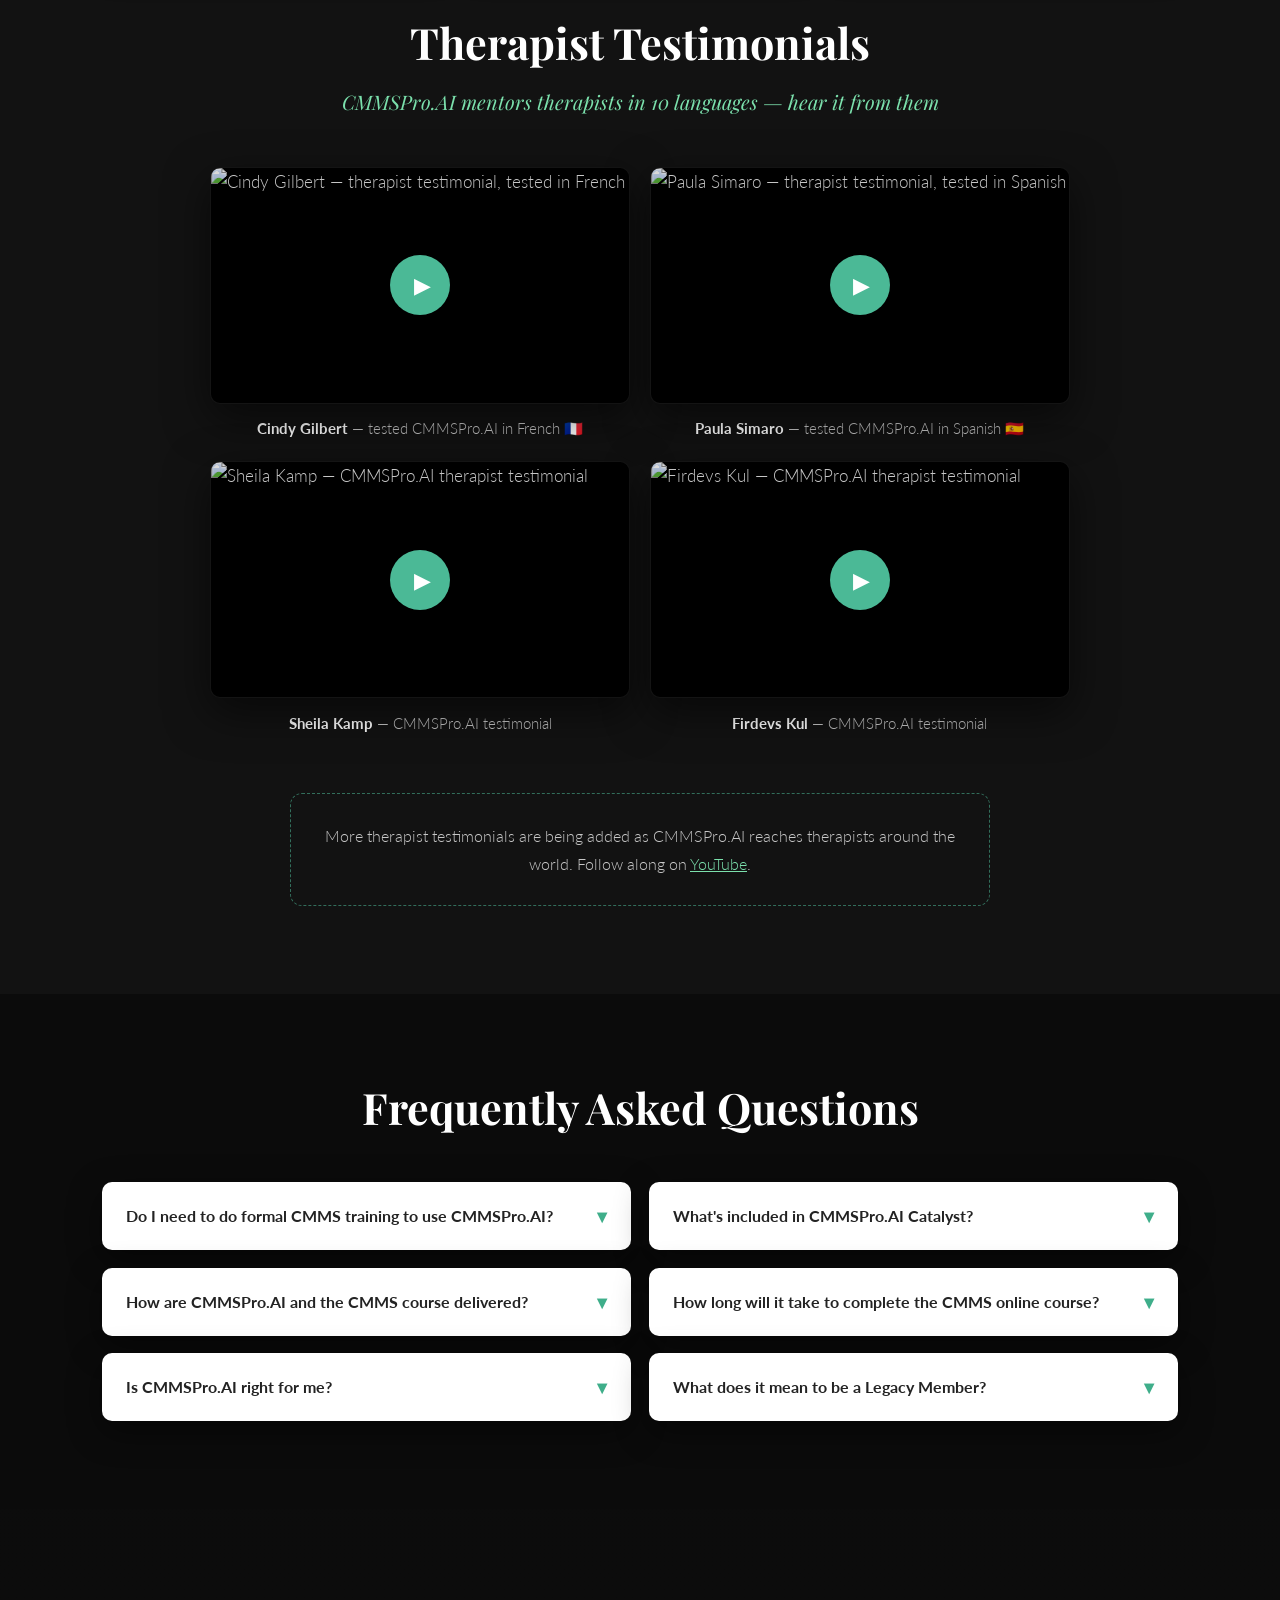
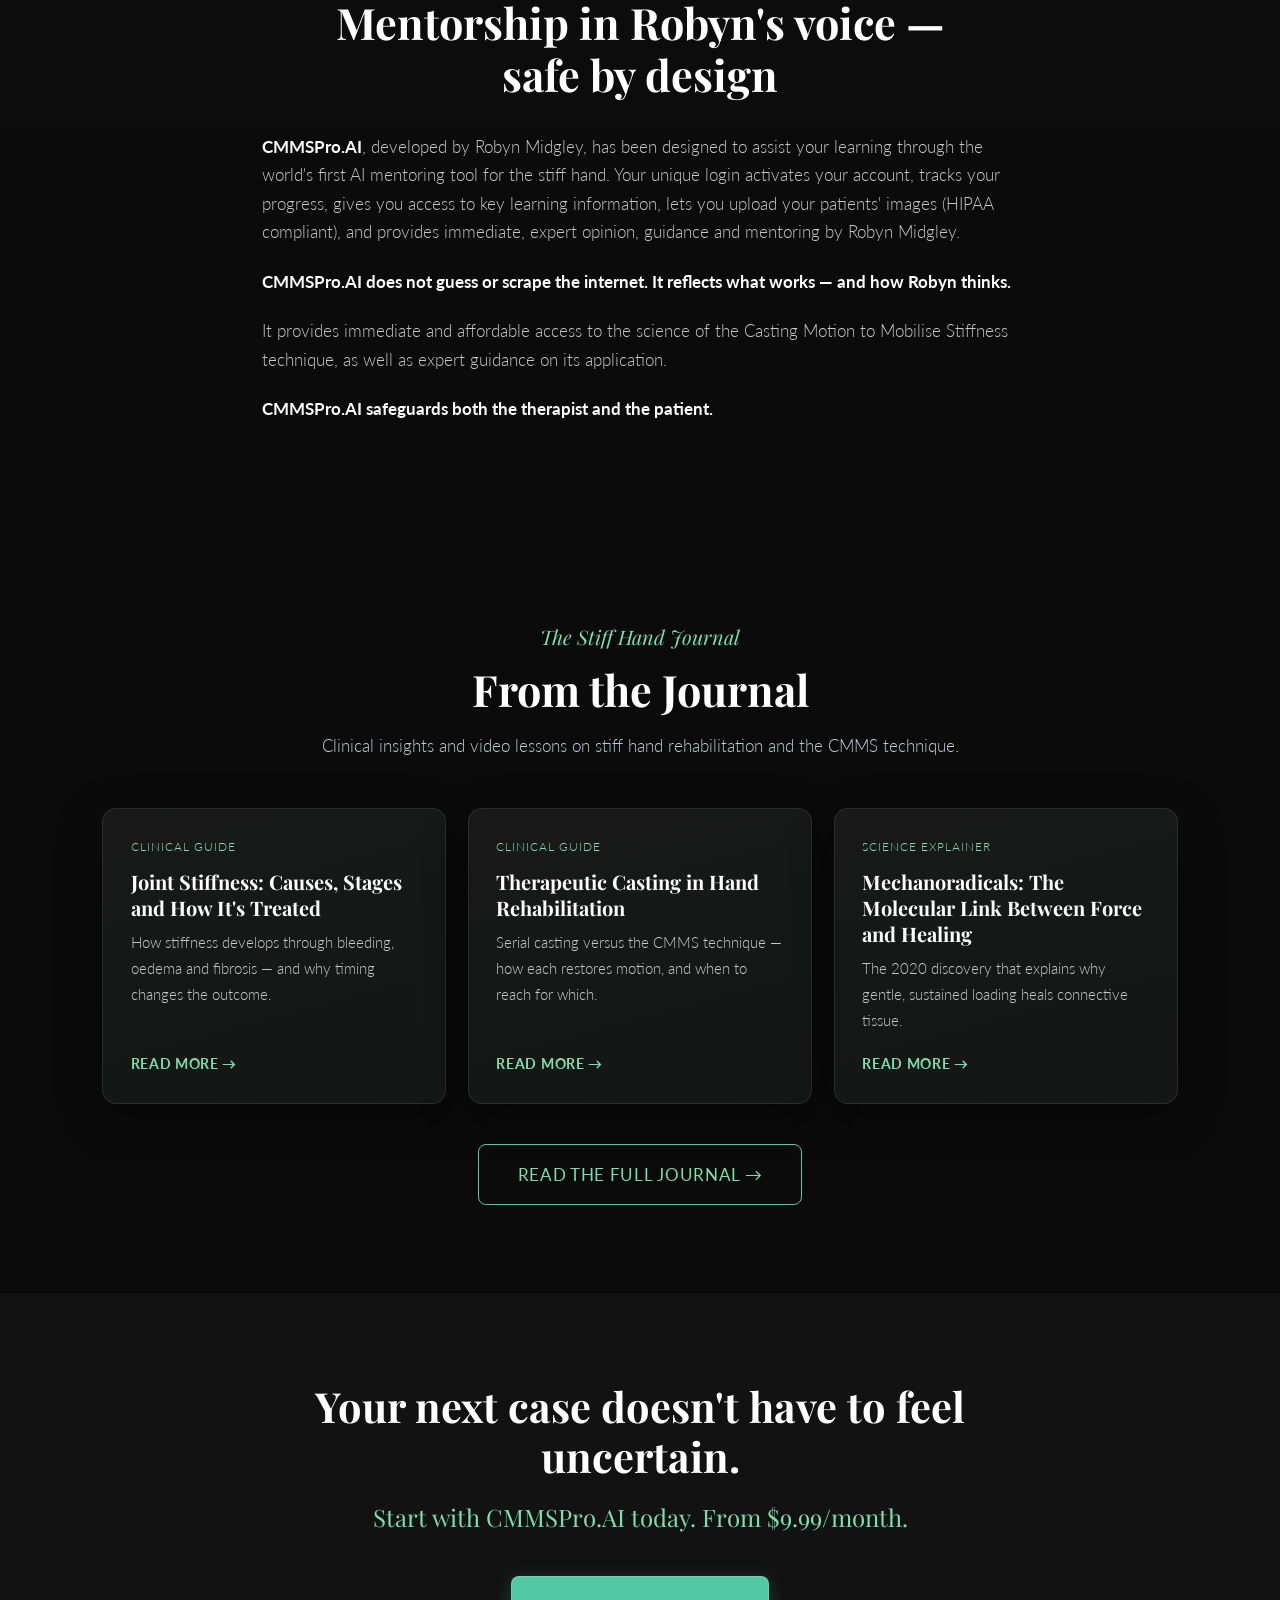
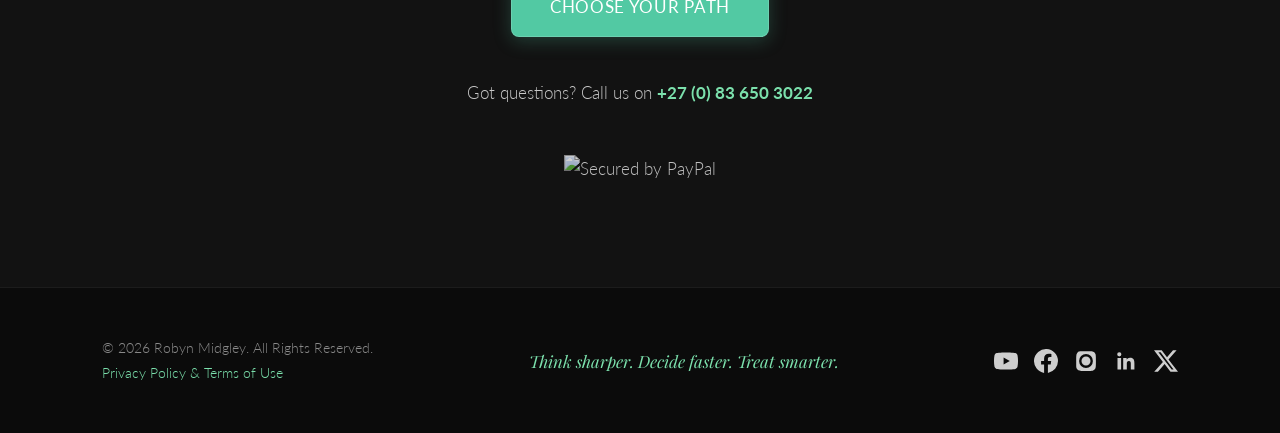
==== commit cf135d77: "Add Sheila Kamp & Firdevs Kul therapist testimonials Co-Authored-By: Claude Opus 4.8 <noreply@anthro" ====
--- a/index.html
+++ b/index.html
@@ -3,6 +3,10 @@
 <head>
 <meta charset="UTF-8">
 <meta name="viewport" content="width=device-width, initial-scale=1.0">
+  <link rel="icon" href="/favicon.ico" sizes="any">
+  <link rel="icon" type="image/png" sizes="32x32" href="/favicon-32.png">
+  <link rel="icon" type="image/png" sizes="16x16" href="/favicon-16.png">
+  <link rel="apple-touch-icon" href="/apple-touch-icon.png">
 <title>CMMSPro.AI — The World's First AI-Powered Mentor for Stiff Hand Rehabilitation</title>
 <meta name="description" content="CMMSPro.AI is your 24/7 clinical co-pilot for stiff hand rehabilitation. Built on the CMMS technique by Judy Colditz, taught by Robyn Midgley. Voice-activated, multi-language, HIPAA compliant. From $9.99/month.">
 <meta property="og:title" content="CMMSPro.AI — AI-Powered Mentor for Stiff Hand Rehabilitation">
@@ -283,6 +287,12 @@
     .does, .about { background-attachment: scroll; }
   }
 </style>
+<link rel="stylesheet" href="https://sidewidget.vercel.app/react-widget-uv.css">
+<script>
+  window.process = { env: {} };
+</script>
+<script src="https://sidewidget.vercel.app/react-widget-uv.iife.js"></script>
+<react-widget-uv agent_id="06e90fe9-ace5-4945-9b73-7ab5be7755b9" schema="f2abcde1-ccbb-4086-a1c3-162c639c597b" type="thunderemotionlite"></react-widget-uv>
 </head>
 <body>
 
@@ -513,6 +523,14 @@
       <div>
         <div class="video" data-yt="VJldxdpbmSE"><img src="https://i.ytimg.com/vi/VJldxdpbmSE/hqdefault.jpg" alt="Paula Simaro — therapist testimonial, tested in Spanish" loading="lazy"><div class="play"><span>▶</span></div></div>
         <p class="center" style="margin-top:0.8rem; color:var(--text-dim); font-size:0.95rem;"><strong style="color:#fff;">Paula Simaro</strong> — tested CMMSPro.AI in Spanish 🇪🇸</p>
+      </div>
+      <div>
+        <div class="video" data-yt="CyhMTjy5LC4"><img src="https://i.ytimg.com/vi/CyhMTjy5LC4/hqdefault.jpg" alt="Sheila Kamp — CMMSPro.AI therapist testimonial" loading="lazy"><div class="play"><span>▶</span></div></div>
+        <p class="center" style="margin-top:0.8rem; color:var(--text-dim); font-size:0.95rem;"><strong style="color:#fff;">Sheila Kamp</strong> — CMMSPro.AI testimonial</p>
+      </div>
+      <div>
+        <div class="video" data-yt="FJrI7zzuH3o"><img src="https://i.ytimg.com/vi/FJrI7zzuH3o/hqdefault.jpg" alt="Firdevs Kul — CMMSPro.AI therapist testimonial" loading="lazy"><div class="play"><span>▶</span></div></div>
+        <p class="center" style="margin-top:0.8rem; color:var(--text-dim); font-size:0.95rem;"><strong style="color:#fff;">Firdevs Kul</strong> — CMMSPro.AI testimonial</p>
       </div>
     </div>
     <div class="therapist-note">
